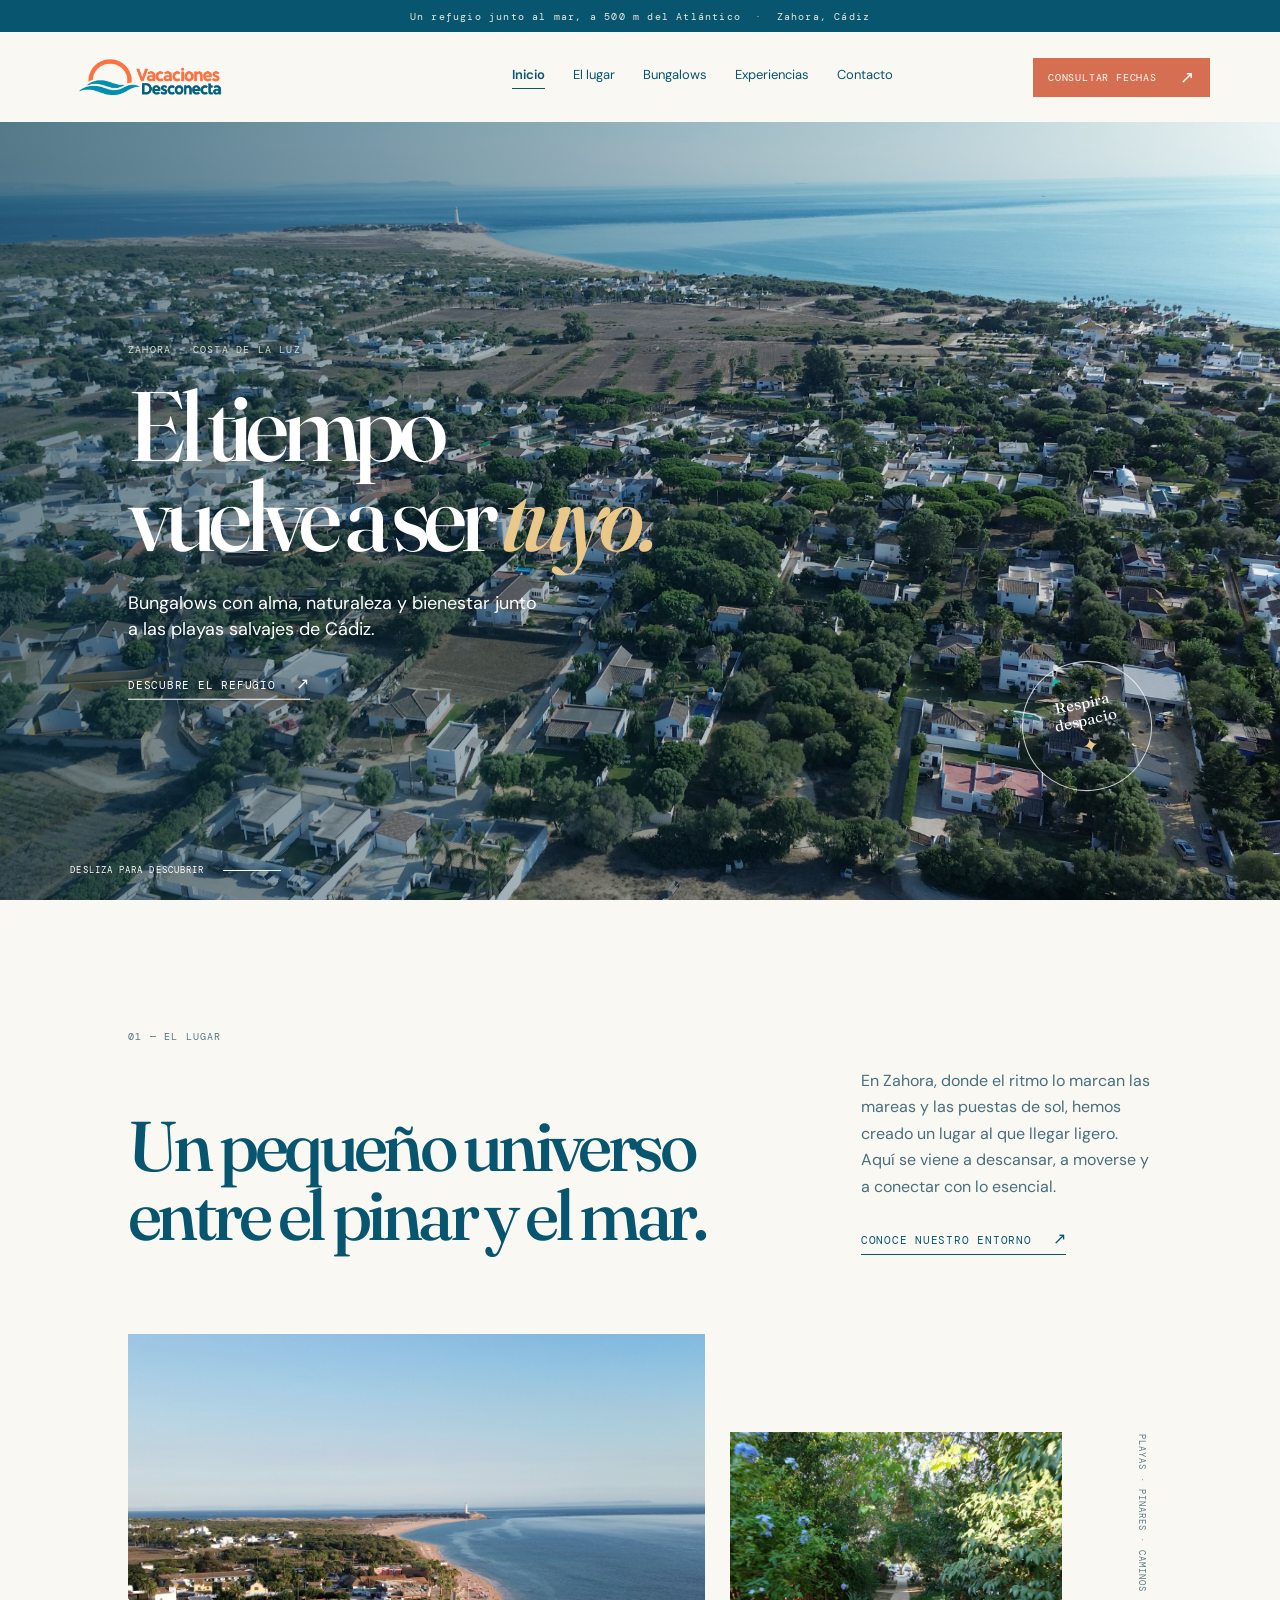
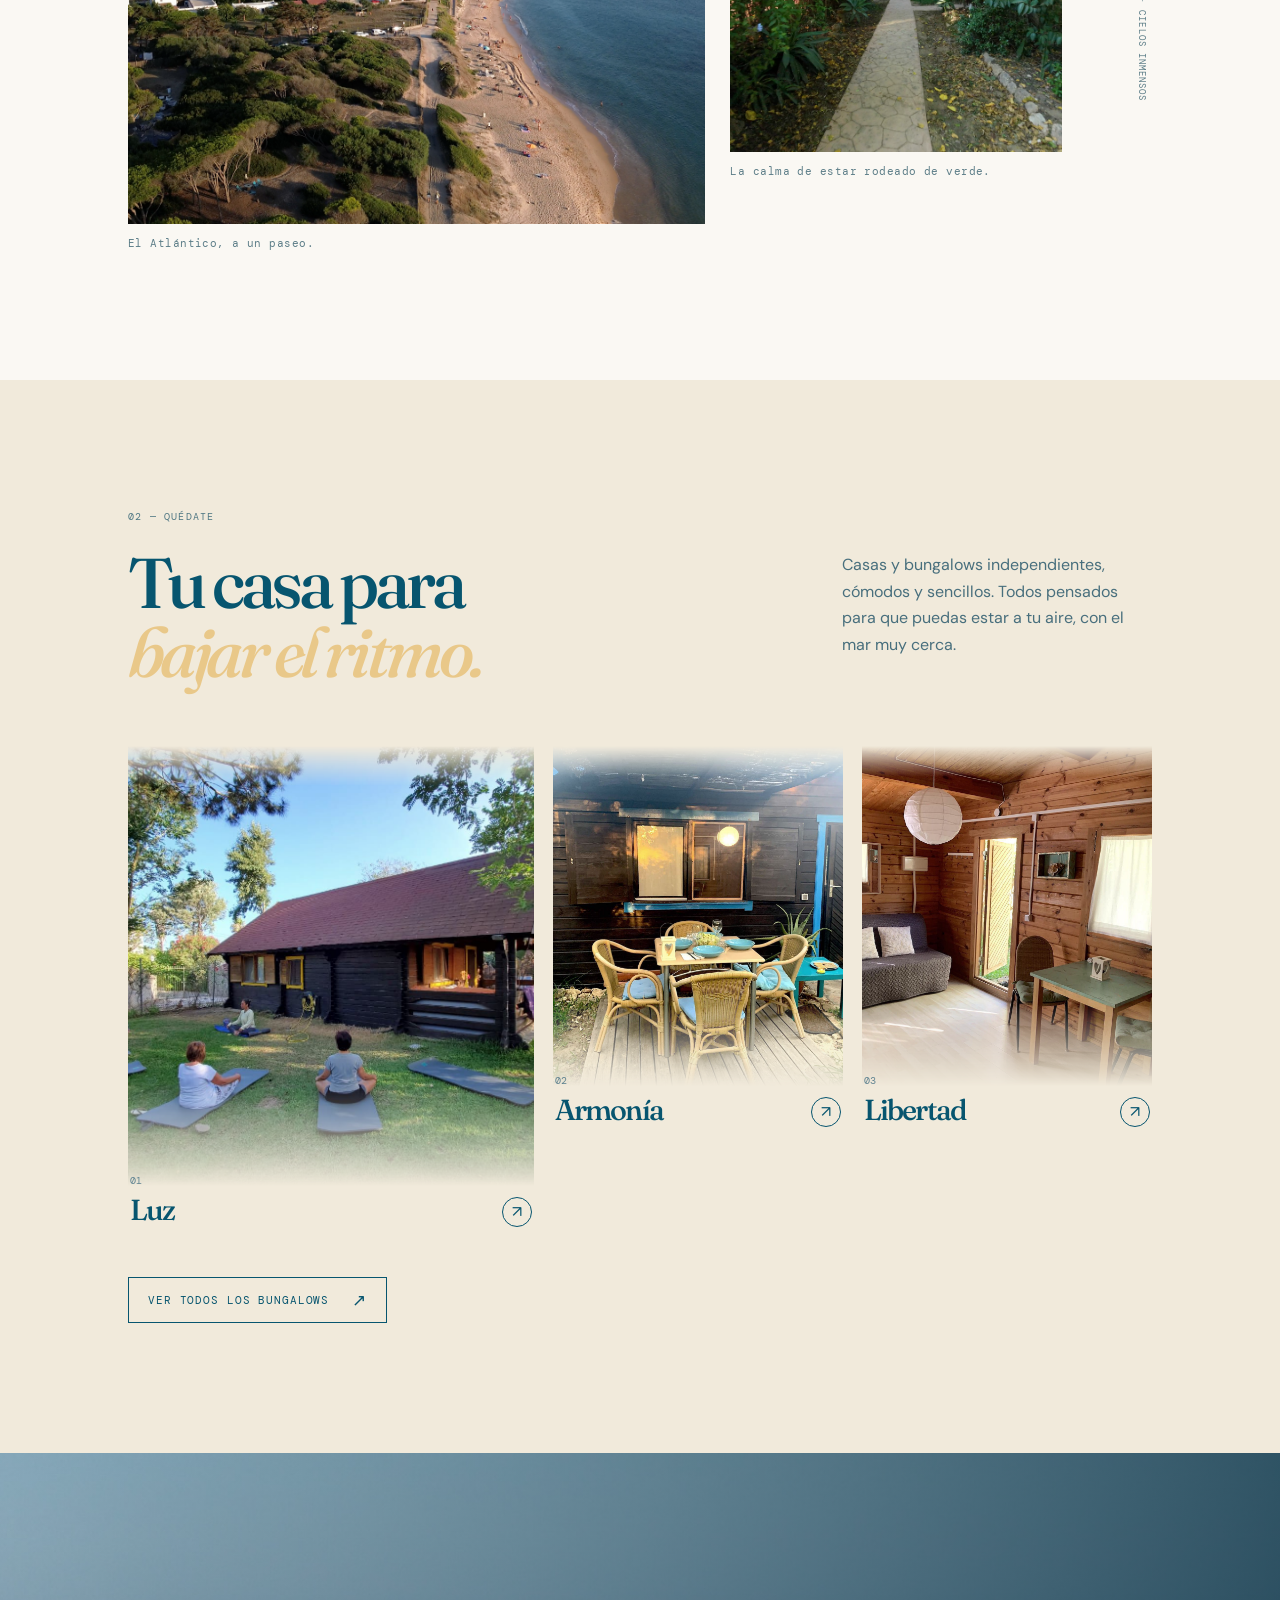
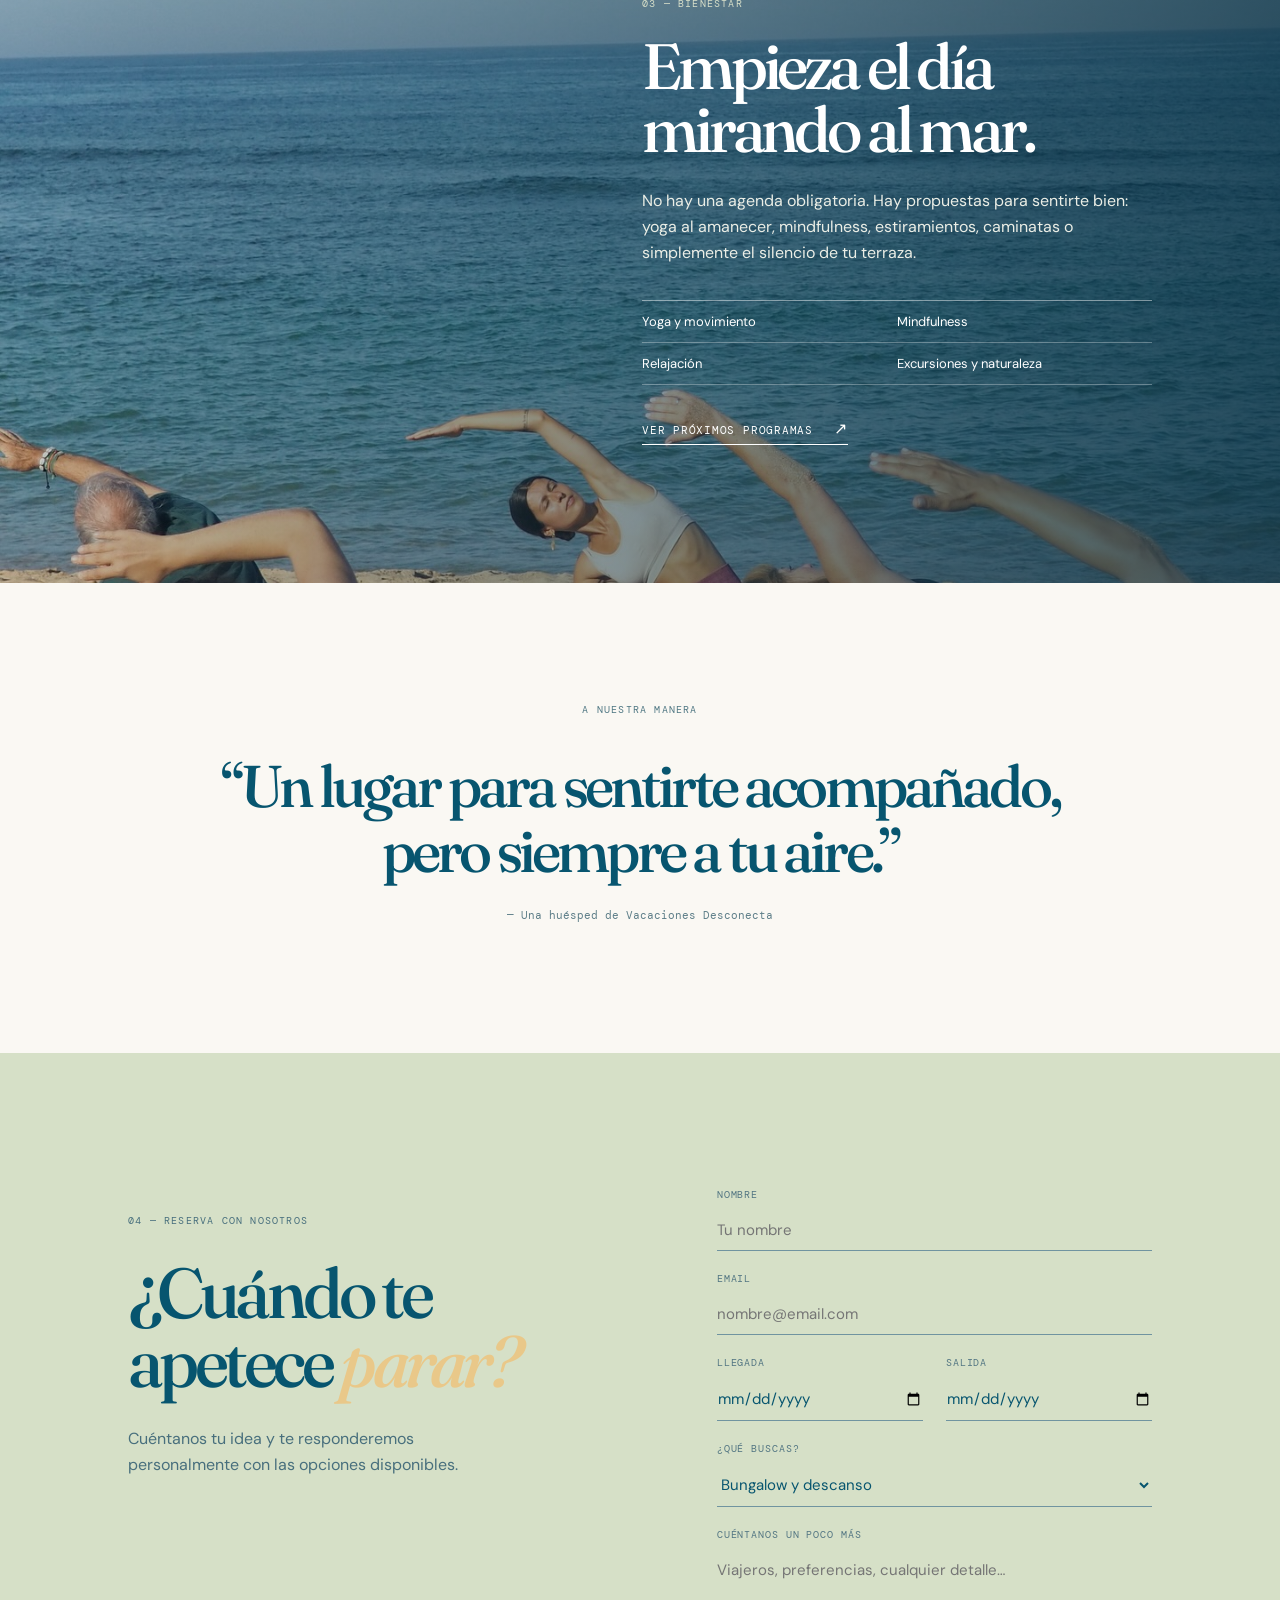
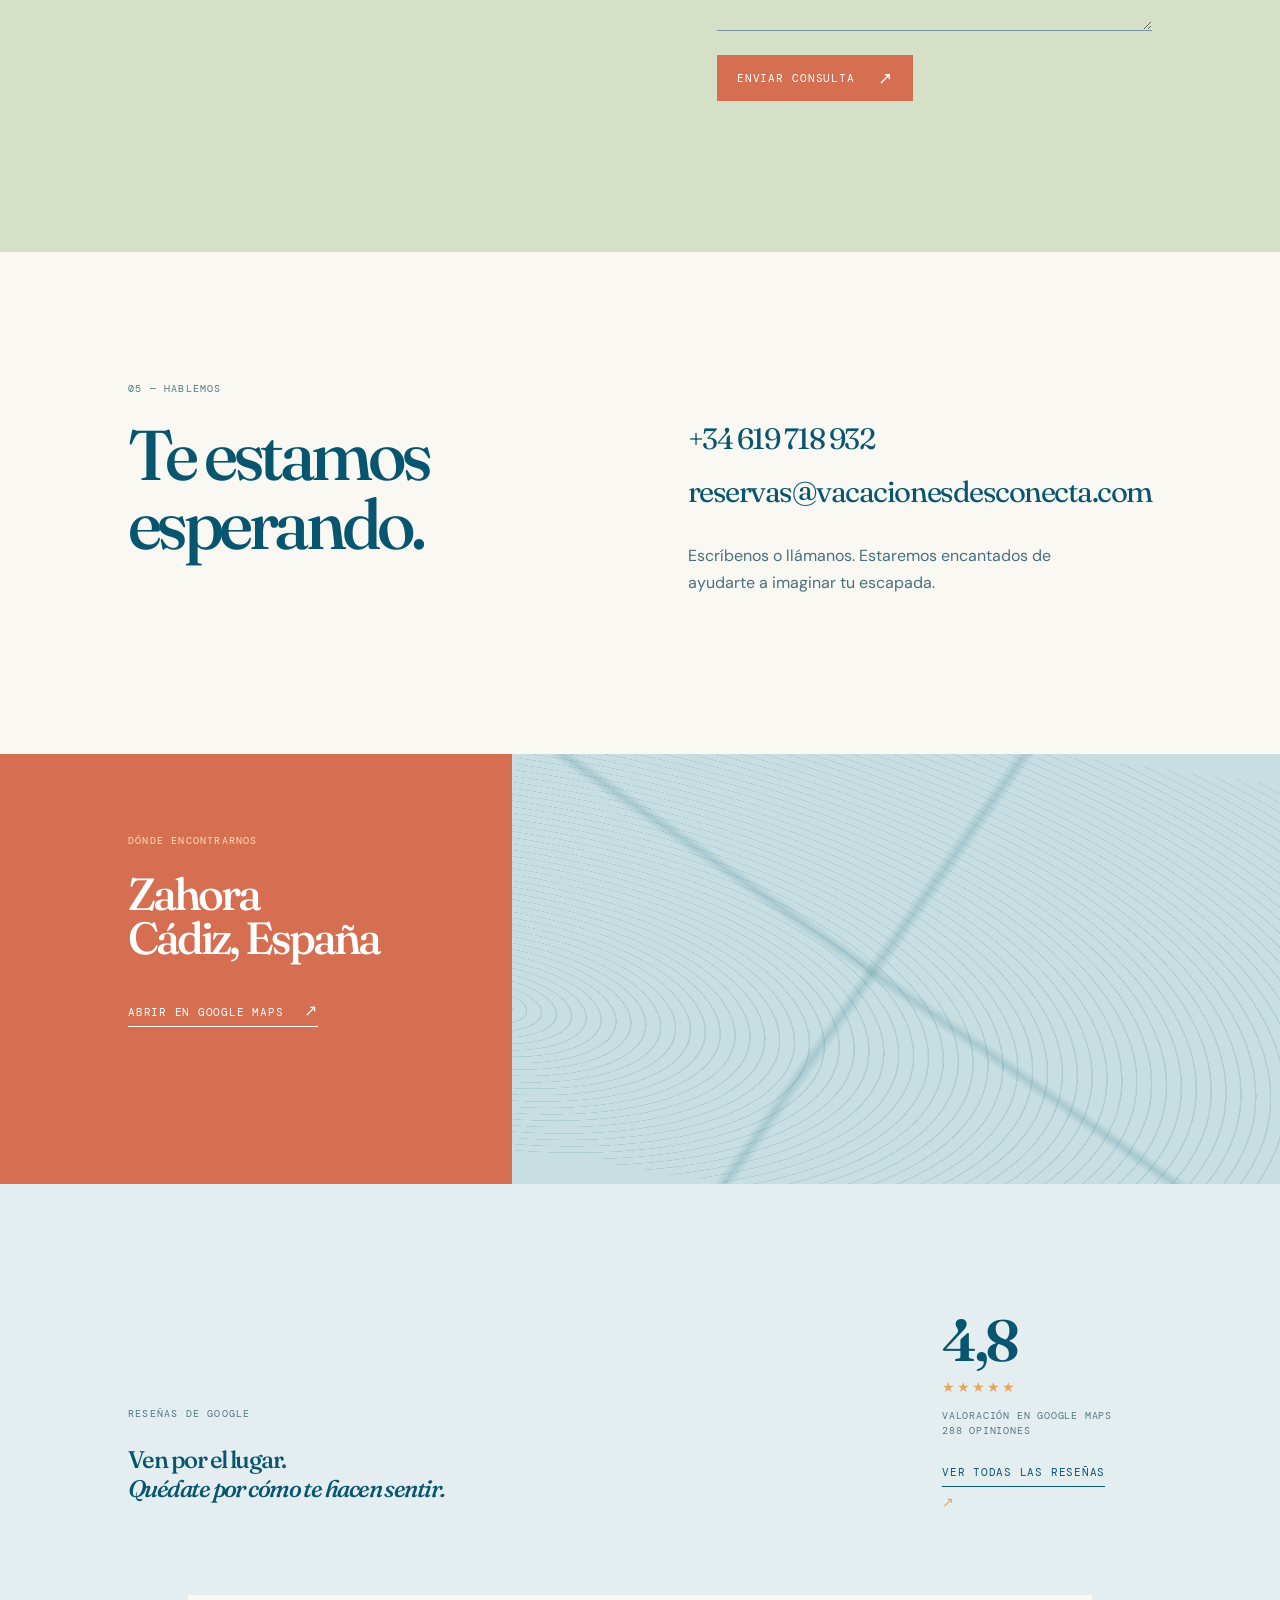
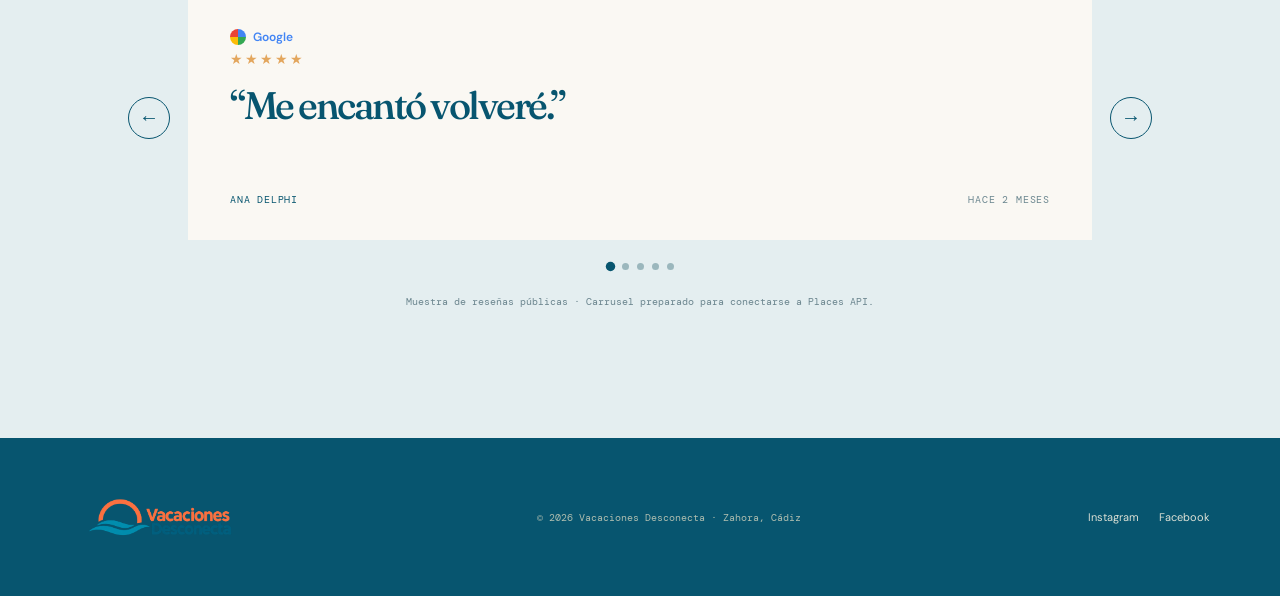
==== index.html @ d47d067b "Prepare website prototype for GitHub Pages" ====
<!doctype html>
<html lang="es">
  <head>
    <meta charset="UTF-8" />
    <meta name="viewport" content="width=device-width, initial-scale=1.0" />
    <meta name="description" content="Vacaciones Desconecta — bungalows, yoga y calma junto al mar en Zahora, Cádiz." />
    <title>Vacaciones Desconecta · Zahora</title>
    <link rel="preconnect" href="https://fonts.googleapis.com" />
    <link rel="preconnect" href="https://fonts.gstatic.com" crossorigin />
    <link href="https://fonts.googleapis.com/css2?family=DM+Mono:wght@400;500&family=DM+Sans:opsz,wght@9..40,400;9..40,500;9..40,600&family=Fraunces:opsz,wght@9..144,500;9..144,600&display=swap" rel="stylesheet" />
    <link rel="stylesheet" href="styles.css" />
  </head>
  <body>
    <div class="announcement">Un refugio junto al mar, a 500 m del Atlántico <span>·</span> Zahora, Cádiz</div>
    <header class="site-header" id="inicio">
      <a class="brand" href="index.html" aria-label="Vacaciones Desconecta, inicio">
        <img src="assets/logo%202.png" alt="Vacaciones Desconecta" />
      </a>
      <nav aria-label="Navegación principal">
        <a class="active" href="index.html">Inicio</a><a href="entorno.html">El lugar</a><a href="alojamientos.html">Bungalows</a><a href="experiencias.html">Experiencias</a><a href="contacto.html">Contacto</a>
      </nav>
      <a class="button button-small" href="contacto.html">Consultar fechas <span>↗</span></a>
      <button class="menu-button" aria-label="Abrir menú">☰</button>
    </header>

    <main>
      <section class="hero">
        <div class="hero-image"></div>
        <div class="hero-copy">
          <p class="eyebrow light">Zahora · Costa de la Luz</p>
          <h1>El tiempo<br />vuelve a ser <i>tuyo.</i></h1>
          <p class="hero-intro">Bungalows con alma, naturaleza y bienestar junto a las playas salvajes de Cádiz.</p>
          <a class="text-link light" href="entorno.html">Descubre el refugio <span>↗</span></a>
        </div>
        <div class="hero-stamp">Respira<br />despacio <span>✦</span></div>
        <div class="scroll-hint">DESLIZA PARA DESCUBRIR <span></span></div>
      </section>

      <section class="intro section-pad" id="entorno">
        <p class="eyebrow">01 — El lugar</p>
        <div class="intro-grid">
          <h2>Un pequeño universo entre el pinar y el mar.</h2>
          <div><p>En Zahora, donde el ritmo lo marcan las mareas y las puestas de sol, hemos creado un lugar al que llegar ligero. Aquí se viene a descansar, a moverse y a conectar con lo esencial.</p><a class="text-link" href="entorno.html">Conoce nuestro entorno <span>↗</span></a></div>
        </div>
        <div class="image-pair">
          <figure class="image-card tall"><img src="assets/lugar/Imagen%202.png" alt="Mar y playa de la Costa de la Luz" /><figcaption>El Atlántico, a un paseo.</figcaption></figure>
          <figure class="image-card offset"><img src="assets/lugar/Imagen.png" alt="Camino entre la vegetación de Zahora" /><figcaption>La calma de estar rodeado de verde.</figcaption></figure>
          <p class="side-note">PLAYAS · PINARES · CAMINOS · CIELOS INMENSOS</p>
        </div>
      </section>

      <section class="stay section-pad" id="bungalows">
        <div class="section-heading"><div><p class="eyebrow">02 — Quédate</p><h2>Tu casa para<br /><i>bajar el ritmo.</i></h2></div><p>Casas y bungalows independientes, cómodos y sencillos. Todos pensados para que puedas estar a tu aire, con el mar muy cerca.</p></div>
        <div class="bungalow-grid">
          <article class="bungalow featured"><img src="assets/bungalow/amarilla/La_mejor-a2fa51ad.jpeg" alt="Bungalow Luz rodeado de naturaleza" /><div class="card-detail"><div><span>01</span><h3>Luz</h3></div><a href="alojamientos.html" aria-label="Consultar bungalow Luz">↗</a></div></article>
          <article class="bungalow"><img src="assets/bungalow/azul/cabanaarmonia02-9c5bbe94.jpeg" alt="Terraza del bungalow Armonía" /><div class="card-detail"><div><span>02</span><h3>Armonía</h3></div><a href="alojamientos.html" aria-label="Consultar bungalow Armonía">↗</a></div></article>
          <article class="bungalow"><img src="assets/bungalow/verde/cabanalibertad02-15c6d7e8.jpeg" alt="Terraza del bungalow Libertad" /><div class="card-detail"><div><span>03</span><h3>Libertad</h3></div><a href="alojamientos.html" aria-label="Consultar alojamientos">↗</a></div></article>
        </div>
        <a class="button outline" href="alojamientos.html">Ver todos los bungalows <span>↗</span></a>
      </section>

      <section class="wellbeing" id="bienestar">
        <div class="wellbeing-photo"></div>
        <div class="wellbeing-copy"><p class="eyebrow light">03 — Bienestar</p><h2>Empieza el día<br />mirando al mar.</h2><p>No hay una agenda obligatoria. Hay propuestas para sentirte bien: yoga al amanecer, mindfulness, estiramientos, caminatas o simplemente el silencio de tu terraza.</p><div class="experience-list"><span>Yoga y movimiento</span><span>Mindfulness</span><span>Relajación</span><span>Excursiones y naturaleza</span></div><a class="text-link light" href="experiencias.html">Ver próximos programas <span>↗</span></a></div>
      </section>

      <section class="quote section-pad"><p class="eyebrow">A nuestra manera</p><blockquote>“Un lugar para sentirte acompañado, pero siempre a tu aire.”</blockquote><p class="quote-source">— Una huésped de Vacaciones Desconecta</p></section>

      <section class="booking section-pad" id="reserva">
        <div class="booking-head"><p class="eyebrow">04 — Reserva con nosotros</p><h2>¿Cuándo te<br />apetece <i>parar?</i></h2><p>Cuéntanos tu idea y te responderemos personalmente con las opciones disponibles.</p></div>
        <form class="booking-form" id="booking-form">
          <label>Nombre<input required name="name" placeholder="Tu nombre" /></label>
          <label>Email<input required type="email" name="email" placeholder="nombre@email.com" /></label>
          <div class="form-row"><label>Llegada<input type="date" name="arrival" /></label><label>Salida<input type="date" name="departure" /></label></div>
          <label>¿Qué buscas?<select name="interest"><option>Bungalow y descanso</option><option>Retiro de yoga</option><option>Programa de bienestar</option><option>Otra consulta</option></select></label>
          <label>Cuéntanos un poco más<textarea name="message" rows="3" placeholder="Viajeros, preferencias, cualquier detalle…"></textarea></label>
          <button class="button" type="submit">Enviar consulta <span>↗</span></button><p class="form-message" aria-live="polite"></p>
        </form>
      </section>

      <section class="contact section-pad" id="contacto">
        <div><p class="eyebrow">05 — Hablemos</p><h2>Te estamos<br />esperando.</h2></div>
        <div class="contact-details"><a href="tel:+34619718932">+34 619 718 932</a><a href="mailto:reservas@vacacionesdesconecta.com">reservas@vacacionesdesconecta.com</a><p>Escríbenos o llámanos. Estaremos encantados de ayudarte a imaginar tu escapada.</p></div>
      </section>
      <section class="map-section" id="mapa"><div class="map-card"><p class="eyebrow">Dónde encontrarnos</p><h3>Zahora<br />Cádiz, España</h3><a class="text-link" target="_blank" rel="noopener noreferrer" href="https://www.google.com/maps/place/Vacaciones+Desconecta/@36.2001553,-6.0519201,15z/data=!4m15!1m8!3m7!1s0xd0c47338344472f:0xc21b61f8f66bf686!2s11159+Zahora,+C%C3%A1diz!3b1!8m2!3d36.2003413!4d-6.0442923!16s%2Fg%2F11x9fqmj0!3m5!1s0xd0dcfdd56c688cd:0x74424be2d5af3a17!8m2!3d36.201952!4d-6.0410184!16s%2Fg%2F12qh3ndp4?entry=ttu&amp;g_ep=EgoyMDI2MDkxNi4wIKXMDSoASAFQAw%3D%3D">Abrir en Google Maps <span>↗</span></a></div><div class="map-visual"><iframe title="Vacaciones Desconecta en Google Maps" src="https://www.google.com/maps?q=Vacaciones+Desconecta,+Zahora,+C%C3%A1diz&amp;ll=36.201952,-6.0410184&amp;z=15&amp;output=embed" loading="lazy" allowfullscreen referrerpolicy="no-referrer-when-downgrade"></iframe></div></section>
      <section class="reviews section-pad" id="opiniones"><div class="reviews-heading"><div><p class="eyebrow">Reseñas de Google</p><h2>Ven por el lugar.<br /><i>Quédate por cómo te hacen sentir.</i></h2></div><div class="reviews-score"><strong>4,8</strong><span>★★★★★</span><p>Valoración en Google Maps<br />288 opiniones</p><a class="text-link" target="_blank" rel="noopener noreferrer" href="https://www.google.com/maps/place/Vacaciones+Desconecta/@36.2001553,-6.0519201,15z/data=!4m15!1m8!3m7!1s0xd0c47338344472f:0xc21b61f8f66bf686!2s11159+Zahora,+C%C3%A1diz!3b1!8m2!3d36.2003413!4d-6.0442923!16s%2Fg%2F11x9fqmj0!3m5!1s0xd0dcfdd56c688cd:0x74424be2d5af3a17!8m2!3d36.201952!4d-6.0410184!16s%2Fg%2F12qh3ndp4?entry=ttu&amp;g_ep=EgoyMDI2MDkxNi4wIKXMDSoASAFQAw%3D%3D">Ver todas las reseñas <span>↗</span></a></div></div><div class="reviews-carousel" aria-label="Carrusel de reseñas de Google"><button class="review-nav review-prev" type="button" aria-label="Reseña anterior">←</button><div class="reviews-viewport"><div class="reviews-track"></div></div><button class="review-nav review-next" type="button" aria-label="Siguiente reseña">→</button></div><div class="review-dots" aria-label="Seleccionar reseña"></div><p class="reviews-note">Muestra de reseñas públicas · Carrusel preparado para conectarse a Places API.</p></section>
    </main>
    <footer><a class="brand footer-brand" href="index.html"><img src="assets/logo%202.png" alt="Vacaciones Desconecta" /></a><p>© 2026 Vacaciones Desconecta · Zahora, Cádiz</p><div><a href="#">Instagram</a><a href="#">Facebook</a></div></footer>
    <script src="script.js"></script>
  </body>
</html>
---- styles.css ----
:root{--ink:#193e38;--sand:#f1eadb;--paper:#faf8f3;--coral:#d66f52;--sage:#afbb9a;--line:rgba(25,62,56,.18)}*{box-sizing:border-box}html{scroll-behavior:smooth}body{margin:0;background:var(--paper);color:var(--ink);font-family:"DM Sans",sans-serif;font-size:16px}.announcement{height:32px;background:var(--ink);color:#e9eadc;font:10px "DM Mono",monospace;text-align:center;letter-spacing:.12em;padding:10px}.announcement span{color:#d6a56e;padding:0 7px}.site-header{height:90px;display:flex;align-items:center;padding:0 5.5vw;justify-content:space-between;background:var(--paper);position:relative;z-index:2}.brand{display:flex;align-items:center;gap:8px;color:var(--ink);text-decoration:none;font-size:16px;line-height:.7;letter-spacing:-.07em;font-weight:600}.brand svg{width:35px;height:35px;fill:var(--coral)}.brand em{font-family:Fraunces,serif;font-weight:500;letter-spacing:-.1em;font-size:21px}.site-header nav{display:flex;gap:28px;margin-left:11vw}.site-header nav a,footer a{color:var(--ink);text-decoration:none;font-size:13px}.button{display:inline-flex;align-items:center;justify-content:center;gap:23px;background:var(--coral);border:1px solid var(--coral);color:white;padding:15px 19px;text-decoration:none;text-transform:uppercase;letter-spacing:.08em;font:11px "DM Mono",monospace;cursor:pointer}.button span{font-size:17px;line-height:10px}.button-small{padding:12px 14px;font-size:10px}.menu-button{display:none;background:none;border:0;font-size:22px;color:var(--ink)}.hero{height:calc(100vh - 122px);min-height:600px;position:relative;color:#fff;overflow:hidden}.hero-image,.wellbeing-photo{position:absolute;inset:0;background:linear-gradient(90deg,rgba(9,34,30,.55),rgba(9,34,30,.04)),url('https://images.unsplash.com/photo-1500534314209-a25ddb2bd429?auto=format&fit=crop&w=2200&q=90') center/cover}.hero-copy{position:absolute;left:10vw;top:50%;transform:translateY(-48%);max-width:620px}.eyebrow{font:10px "DM Mono",monospace;text-transform:uppercase;letter-spacing:.12em;margin:0 0 25px;color:#6b7f6e}.eyebrow.light{color:#d7dfc9}.hero h1,h2,h3,blockquote{font-family:Fraunces,serif;font-weight:500;letter-spacing:-.065em}.hero h1{font-size:clamp(58px,7.7vw,116px);line-height:.91;margin:0}.hero h1 i,h2 i{font-weight:500;color:#e9c889}.hero-intro{font-size:18px;line-height:1.45;max-width:410px;margin:30px 0}.text-link{font:11px "DM Mono",monospace;letter-spacing:.07em;text-transform:uppercase;color:var(--ink);text-decoration:none;border-bottom:1px solid currentColor;padding-bottom:7px}.text-link span{font-size:16px;margin-left:13px}.light{color:#fff}.hero-stamp{position:absolute;right:10vw;bottom:14%;width:130px;height:130px;border-radius:50%;border:1px solid rgba(255,255,255,.75);display:grid;place-content:center;text-align:center;font:15px/1.1 Fraunces,serif;transform:rotate(-12deg)}.hero-stamp span{font-size:20px;color:#e9c889;margin-top:7px}.scroll-hint{position:absolute;left:5.5vw;bottom:24px;font:9px "DM Mono",monospace;letter-spacing:.12em}.scroll-hint span{display:inline-block;height:1px;width:58px;background:#fff;vertical-align:middle;margin-left:13px}.section-pad{padding:130px 10vw}.intro-grid{display:grid;grid-template-columns:1.35fr .65fr;gap:10vw;align-items:end}.intro h2,.stay h2,.booking h2,.contact h2{font-size:clamp(45px,5.5vw,80px);line-height:.98;margin:0}.intro-grid p,.section-heading>p,.booking-head>p,.contact-details p{line-height:1.65;color:#536d66;margin:0 0 28px}.image-pair{display:grid;grid-template-columns:1.27fr .73fr;gap:25px;align-items:start;margin-top:85px;position:relative;padding-right:7vw}.image-card{margin:0}.image-card img{width:100%;height:490px;object-fit:cover;display:block}.image-card.offset{margin-top:98px}.image-card.offset img{height:320px}.image-card figcaption{font:11px "DM Mono",monospace;letter-spacing:.04em;margin-top:12px;color:#64756e}.side-note{position:absolute;right:-5px;top:100px;writing-mode:vertical-rl;font:9px "DM Mono",monospace;letter-spacing:.12em;color:#7b8c81}.stay{background:var(--sand)}.section-heading{display:flex;justify-content:space-between;align-items:end;margin-bottom:60px}.section-heading>p{max-width:310px}.bungalow-grid{display:grid;grid-template-columns:1.4fr 1fr 1fr;gap:19px;margin-bottom:34px}.bungalow img{display:block;width:100%;height:340px;object-fit:cover}.bungalow.featured img{height:440px}.card-detail{display:flex;justify-content:space-between;align-items:end;padding:16px 2px}.card-detail span{font:10px "DM Mono",monospace;color:#77877d}.card-detail h3{font-size:29px;margin:3px 0 0}.card-detail a{width:30px;height:30px;border:1px solid var(--ink);border-radius:50%;display:grid;place-items:center;color:var(--ink);text-decoration:none}.outline{background:transparent;color:var(--ink);border-color:var(--ink)}.wellbeing{min-height:730px;position:relative;color:#fff;display:flex;justify-content:flex-end;align-items:center}.wellbeing-photo{background-image:linear-gradient(90deg,rgba(10,39,35,.18),rgba(10,39,35,.72)),url('https://images.unsplash.com/photo-1506126613408-eca07ce68773?auto=format&fit=crop&w=2200&q=85')}.wellbeing-copy{width:min(510px,42vw);margin-right:10vw;position:relative}.wellbeing h2{font-size:clamp(48px,5vw,77px);line-height:.98;margin:0 0 27px}.wellbeing-copy>p:not(.eyebrow){line-height:1.65;color:#ebeee6}.experience-list{border-top:1px solid rgba(255,255,255,.45);margin:33px 0;display:grid;grid-template-columns:1fr 1fr}.experience-list span{padding:12px 0;border-bottom:1px solid rgba(255,255,255,.3);font-size:13px}.quote{text-align:center;padding-top:120px;padding-bottom:120px}.quote .eyebrow{margin-bottom:38px}.quote blockquote{font-size:clamp(35px,4.6vw,64px);line-height:1.1;max-width:930px;margin:0 auto 25px}.quote-source{font:11px "DM Mono",monospace;color:#687d74}.booking{display:grid;grid-template-columns:1fr 1fr;gap:12vw;background:#d6e0c7}.booking-head>p{max-width:350px;margin-top:30px}.booking-form{display:flex;flex-direction:column;gap:21px;padding-top:5px}.booking-form label{font:10px "DM Mono",monospace;text-transform:uppercase;letter-spacing:.09em;color:#60766d}.booking-form input,.booking-form select,.booking-form textarea{width:100%;display:block;margin-top:9px;border:0;border-bottom:1px solid #7d9080;background:transparent;padding:10px 0;font:15px "DM Sans",sans-serif;color:var(--ink);outline:none;border-radius:0}.booking-form textarea{resize:vertical}.form-row{display:grid;grid-template-columns:1fr 1fr;gap:23px}.booking-form .button{align-self:start;margin-top:3px}.form-message{font-size:13px;margin:0;color:#355c50}.contact{display:grid;grid-template-columns:1fr 1fr;gap:12vw}.contact-details{padding-top:38px}.contact-details a{display:block;color:var(--ink);font:clamp(21px,2.3vw,34px) Fraunces,serif;letter-spacing:-.05em;text-decoration:none;margin-bottom:16px}.contact-details p{max-width:380px;margin-top:33px}.map-section{display:grid;grid-template-columns:40% 60%;min-height:430px;background:#e5ded0}.map-card{padding:80px 10vw;background:var(--coral);color:#fff}.map-card .eyebrow{color:#ffdfbb}.map-card h3{font-size:45px;line-height:.98;margin:0 0 40px}.map-card .text-link{color:#fff}.map-visual{position:relative;background:#cbd5be;background-image:linear-gradient(125deg,transparent 47%,rgba(25,62,56,.16) 48%,transparent 49%),linear-gradient(35deg,transparent 47%,rgba(25,62,56,.16) 48%,transparent 49%);overflow:hidden}.map-visual:before{content:"";position:absolute;inset:-20px;background:repeating-radial-gradient(ellipse at 0 70%,transparent 0 13px,rgba(25,62,56,.13) 14px 15px);transform:rotate(8deg)}.map-visual p{position:absolute;right:8%;top:16%;font:11px "DM Mono",monospace;letter-spacing:.2em;color:#62898d;line-height:1.5}.pin{position:absolute;left:48%;top:49%;width:55px;height:55px;background:var(--coral);color:#fff;display:grid;place-items:center;border-radius:50%;font-size:24px;z-index:1}footer{background:var(--ink);padding:48px 5.5vw;color:#dce0d5;display:flex;align-items:center;justify-content:space-between}footer .brand{color:#fff}footer p{font:10px "DM Mono",monospace;color:#aebdaf}footer div{display:flex;gap:20px}footer a{color:#dce0d5;font-size:11px}
@media(max-width:800px){.site-header{height:72px;padding:0 6vw}.site-header nav,.site-header>.button{display:none}.site-header nav.open{display:flex;position:absolute;top:72px;left:0;right:0;padding:27px 7vw;flex-direction:column;gap:20px;background:var(--paper);border-top:1px solid var(--line);box-shadow:0 15px 20px rgba(25,62,56,.08)}.menu-button{display:block}.hero{height:calc(100vh - 104px);min-height:560px}.hero-copy{left:7vw}.hero-stamp{right:7vw;bottom:17%;width:105px;height:105px}.section-pad{padding:82px 7vw}.intro-grid,.booking,.contact{grid-template-columns:1fr;gap:35px}.image-pair{margin-top:55px;padding-right:0;grid-template-columns:1fr 1fr;gap:12px}.image-card img{height:320px}.image-card.offset{margin-top:48px}.image-card.offset img{height:220px}.side-note{display:none}.section-heading{display:block}.section-heading>p{margin-top:27px}.bungalow-grid{grid-template-columns:1fr 1fr}.bungalow.featured{grid-column:span 2}.bungalow.featured img{height:360px}.bungalow img{height:240px}.wellbeing{min-height:680px;align-items:end}.wellbeing-copy{width:auto;margin:0 7vw 75px}.map-section{grid-template-columns:1fr}.map-card{padding:70px 7vw}.map-visual{height:320px}footer{align-items:flex-start;gap:28px;flex-direction:column}}
@media(max-width:480px){.announcement{font-size:8px}.hero h1{font-size:58px}.hero-intro{font-size:16px;width:75%}.hero-stamp{display:none}.scroll-hint{left:7vw}.bungalow img,.bungalow.featured img{height:240px}.card-detail h3{font-size:24px}.experience-list{grid-template-columns:1fr}.form-row{grid-template-columns:1fr;gap:20px}}
/* Logo actualizado */
.brand img{display:block;width:160px;height:auto;max-height:62px;object-fit:contain}
footer .brand img{width:180px}
@media(max-width:800px){.brand img{width:145px;max-height:54px}}

html{scroll-behavior:auto}
.site-header nav a.active{font-weight:600;border-bottom:1px solid currentColor;padding-bottom:5px}
.hero-image{background-image:linear-gradient(90deg,rgba(5,43,61,.58),rgba(5,43,61,.05)),url('assets/lugar/zahora_aire.png')}
.bungalow-grid .bungalow{position:relative}.bungalow-grid .bungalow>img{-webkit-mask-image:linear-gradient(to bottom,transparent 0%,#000 9%,#000 76%,transparent 100%);mask-image:linear-gradient(to bottom,transparent 0%,#000 9%,#000 76%,transparent 100%);margin-bottom:-34px;position:relative;z-index:0;filter:saturate(.9)}.bungalow-grid .card-detail{position:relative;z-index:1}

/* Paleta marina inspirada en el azul del logo */
:root{--ink:#07556f;--sage:#a8c8cf;--line:rgba(7,85,111,.18)}
.hero-image{background-image:linear-gradient(90deg,rgba(5,43,61,.58),rgba(5,43,61,.05)),url('https://images.unsplash.com/photo-1500534314209-a25ddb2bd429?auto=format&fit=crop&w=2200&q=90')}
.wellbeing-photo{background-image:linear-gradient(90deg,rgba(5,43,61,.2),rgba(5,43,61,.76)),url('https://images.unsplash.com/photo-1506126613408-eca07ce68773?auto=format&fit=crop&w=2200&q=85')}
.intro-grid p,.section-heading>p,.booking-head>p,.contact-details p{color:#486f7d}
.eyebrow{color:#4f7783}.image-card figcaption,.side-note,.quote-source{color:#5d7e88}.card-detail span{color:#5e8290}
.booking-form label{color:#527582}.booking-form input,.booking-form select,.booking-form textarea{border-bottom-color:#7094a0}.form-message{color:#2c6a7c}
.map-visual{background-color:#c7dfe2;background-image:linear-gradient(125deg,transparent 47%,rgba(7,85,111,.16) 48%,transparent 49%),linear-gradient(35deg,transparent 47%,rgba(7,85,111,.16) 48%,transparent 49%)}.map-visual:before{background:repeating-radial-gradient(ellipse at 0 70%,transparent 0 13px,rgba(7,85,111,.13) 14px 15px)}.map-visual p{color:#4f8797}
.map-visual iframe{position:absolute;inset:0;width:100%;height:100%;border:0;display:block}
.reviews{background:#e4eef0}.reviews-heading{display:flex;justify-content:space-between;gap:8vw;align-items:end}.reviews h2{max-width:800px}.reviews h2 i{color:var(--ink)}.reviews-score{min-width:210px}.reviews-score strong{display:block;font:600 58px/.9 Fraunces,serif;letter-spacing:-.06em}.reviews-score span,.review-stars{display:block;color:#e3a65d;letter-spacing:.14em;font-size:14px;margin:12px 0}.reviews-score p{font:10px/1.5 "DM Mono",monospace;text-transform:uppercase;letter-spacing:.08em;color:#537886;margin:0 0 22px}.reviews-carousel{display:flex;align-items:center;gap:18px;margin-top:72px}.reviews-viewport{width:100%;overflow:hidden}.reviews-track{display:flex;transition:transform .55s cubic-bezier(.22,.61,.36,1)}.review-card{flex:0 0 100%;background:var(--paper);padding:34px 42px;min-height:245px;display:flex;flex-direction:column;justify-content:space-between}.google-review-label{display:inline-flex;align-items:center;gap:7px;font:600 12px "DM Sans",sans-serif;color:#4285f4}.google-review-label:before{content:"";width:16px;height:16px;border-radius:50%;background:conic-gradient(#4285f4 0 25%,#34a853 25% 50%,#fbbc05 50% 75%,#ea4335 75%)}.review-card blockquote{font-size:clamp(25px,3vw,42px);line-height:1.05;max-width:850px;margin:17px 0}.review-card footer{display:flex;align-items:end;justify-content:space-between;padding:0;background:transparent;color:var(--ink)}.review-card footer strong,.review-card footer span{font:10px "DM Mono",monospace;text-transform:uppercase;letter-spacing:.08em}.review-card footer span{color:#6c8790}.review-stars{margin:0}.review-nav{width:42px;height:42px;flex:0 0 42px;border:1px solid var(--ink);border-radius:50%;background:transparent;color:var(--ink);font-size:20px;cursor:pointer}.review-nav:hover{background:var(--ink);color:#fff}.review-dots{display:flex;justify-content:center;gap:8px;margin-top:23px}.review-dots button{width:7px;height:7px;border:0;border-radius:50%;padding:0;background:#9bb7bd;cursor:pointer}.review-dots button.is-active{background:var(--ink);transform:scale(1.35)}.reviews-note{text-align:center;font:10px "DM Mono",monospace;color:#6b858e;margin:25px 0 0}
@media(max-width:800px){.reviews-heading{display:block}.reviews-score{margin-top:35px}.reviews-carousel{gap:8px;margin-top:48px}.review-card{padding:28px 24px;min-height:250px}.review-nav{width:34px;height:34px;flex-basis:34px;font-size:16px}.review-card footer{display:block}.review-card footer span{display:block;margin-top:8px}}
.hero-image{background-image:linear-gradient(90deg,rgba(5,43,61,.58),rgba(5,43,61,.05)),url('assets/lugar/zahora_aire.png')}.wellbeing-photo{background-image:linear-gradient(90deg,rgba(5,43,61,.2),rgba(5,43,61,.76)),url('assets/experiencias/yoga/SaveClip.App_524220732_18519096565062453_3820742204580101330_n.jpg')}
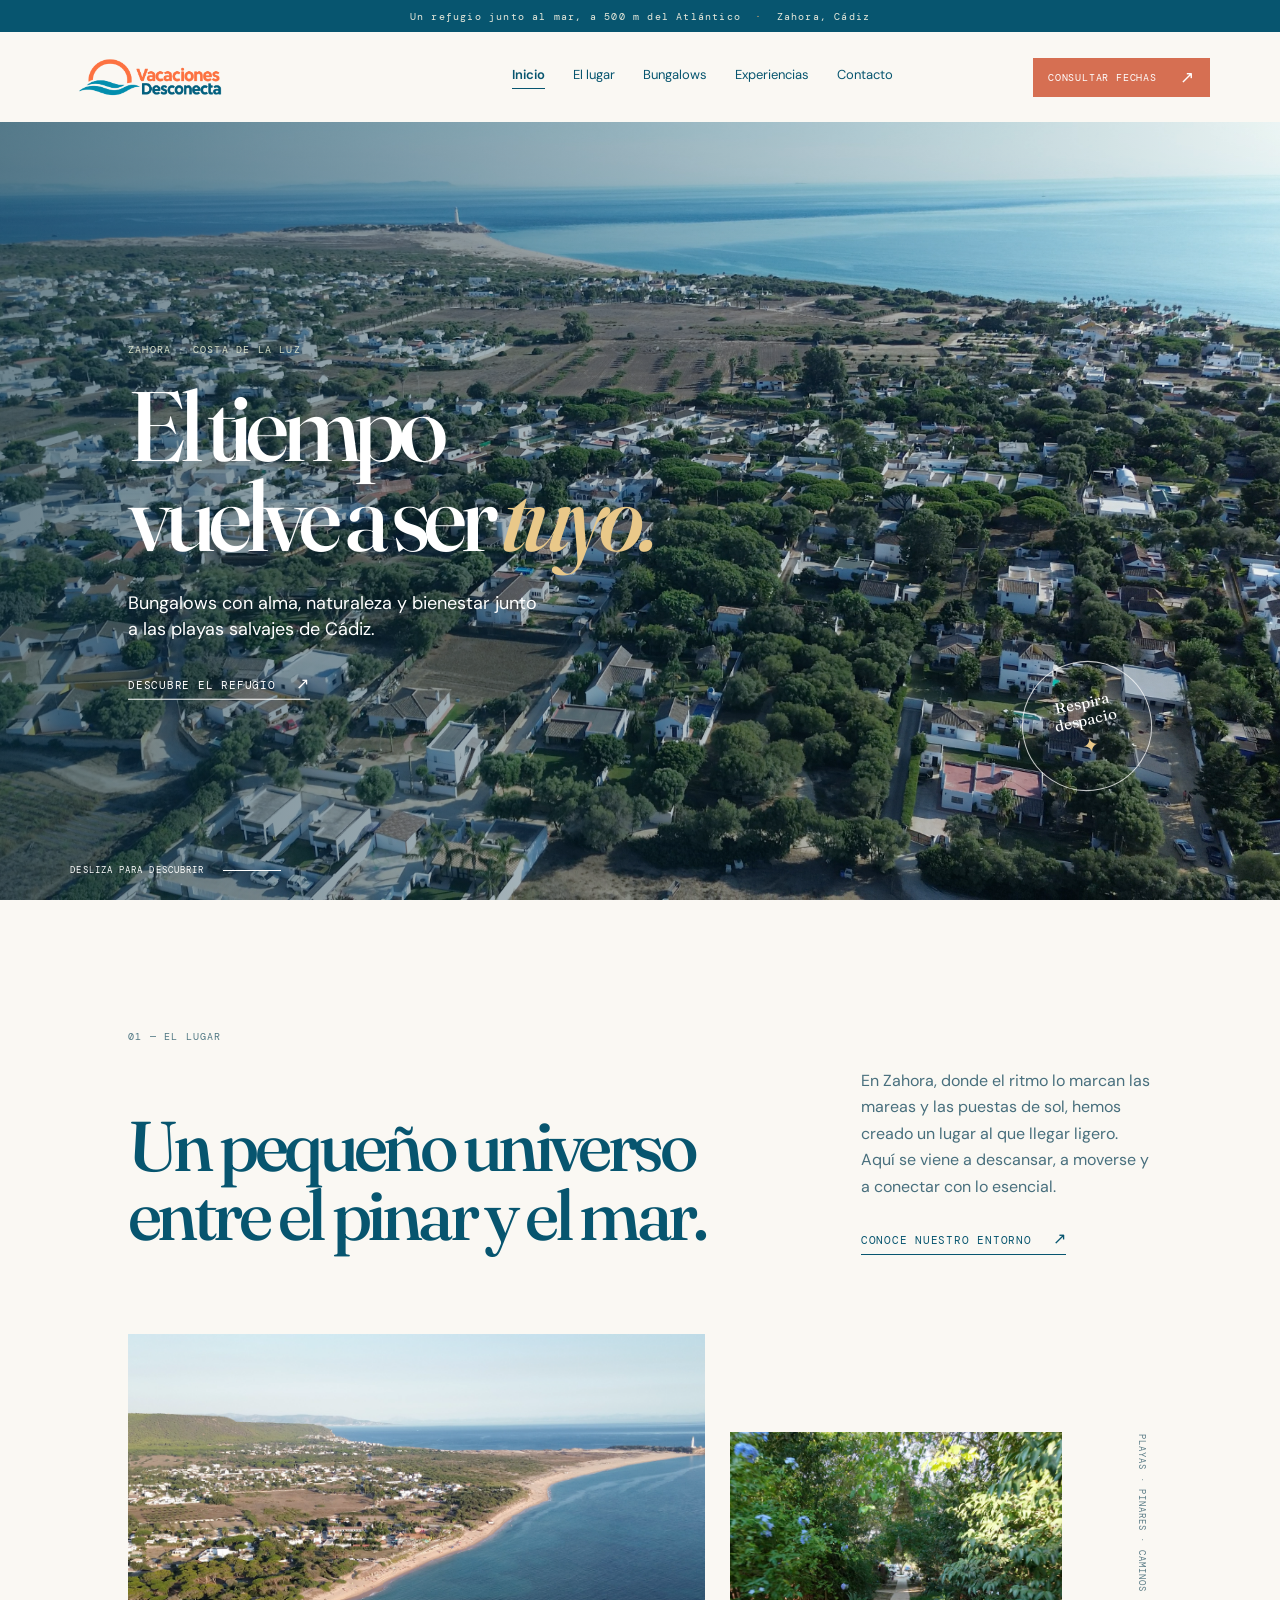
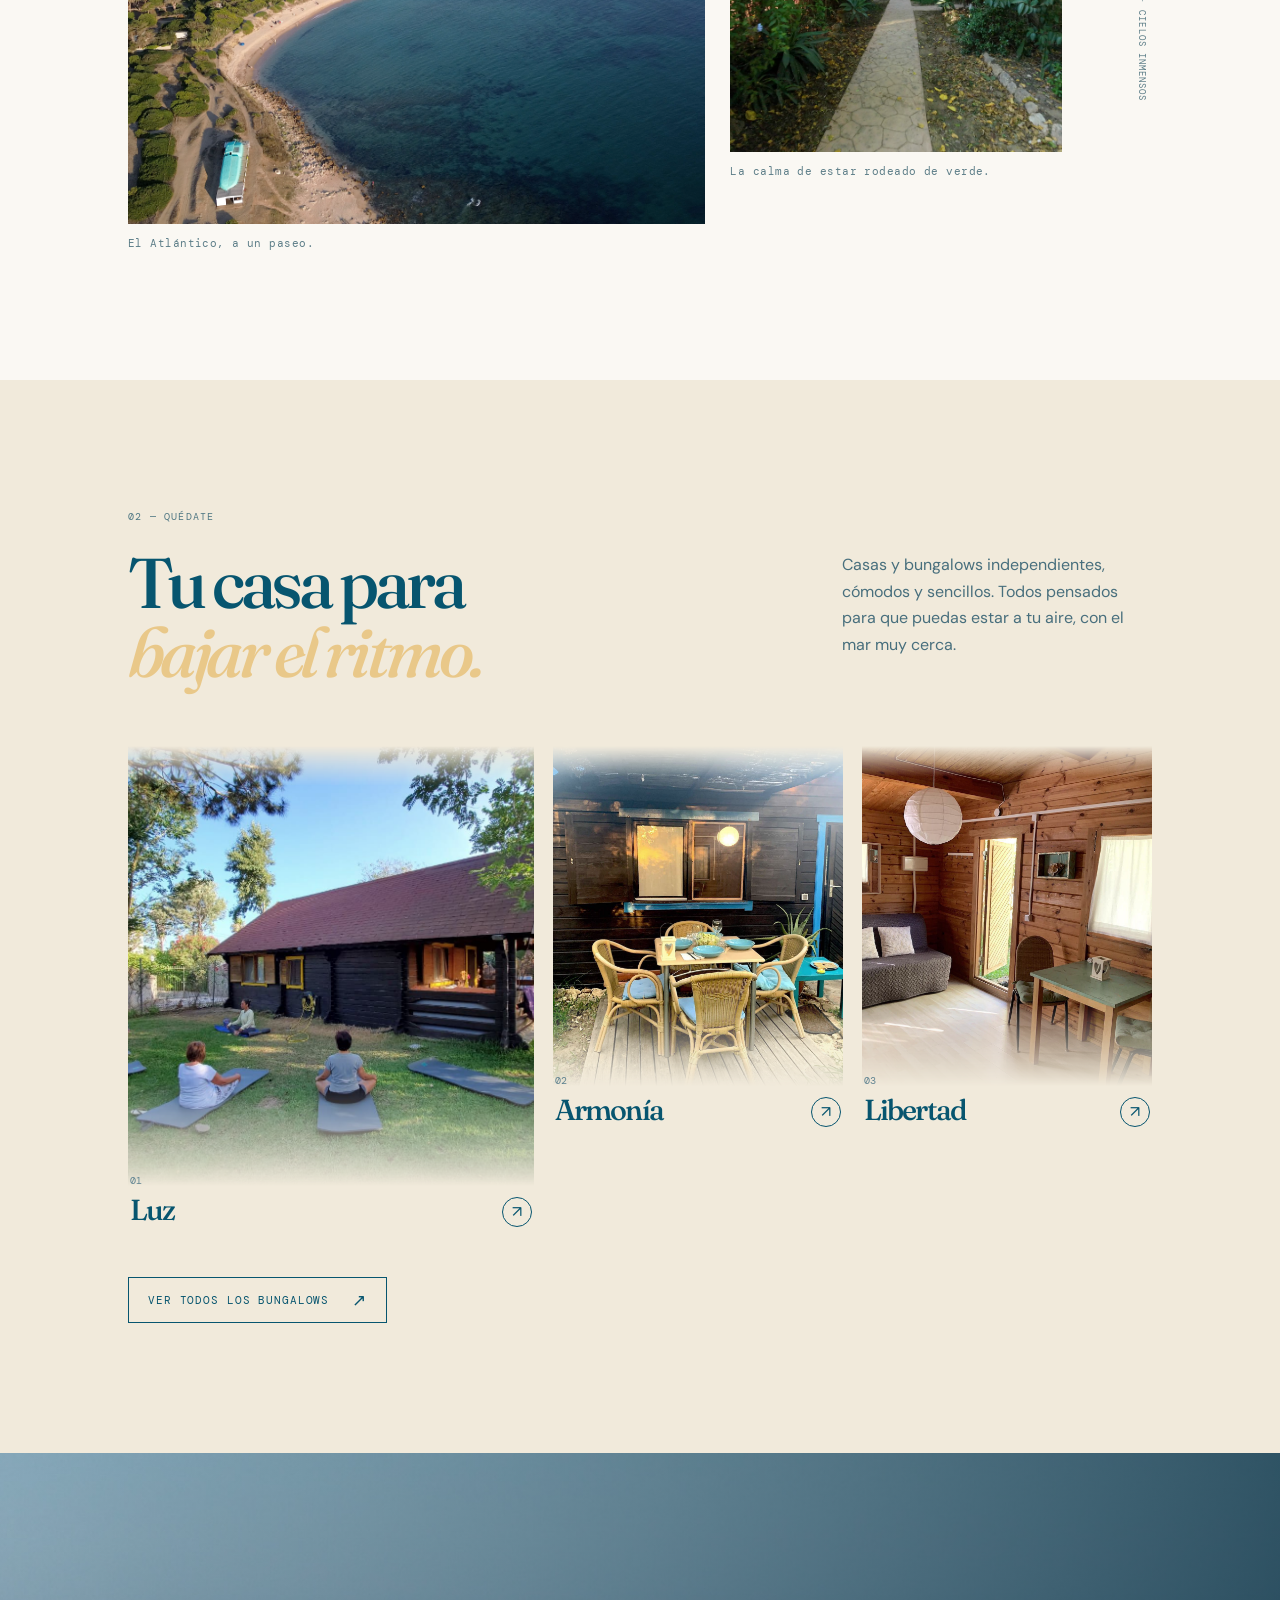
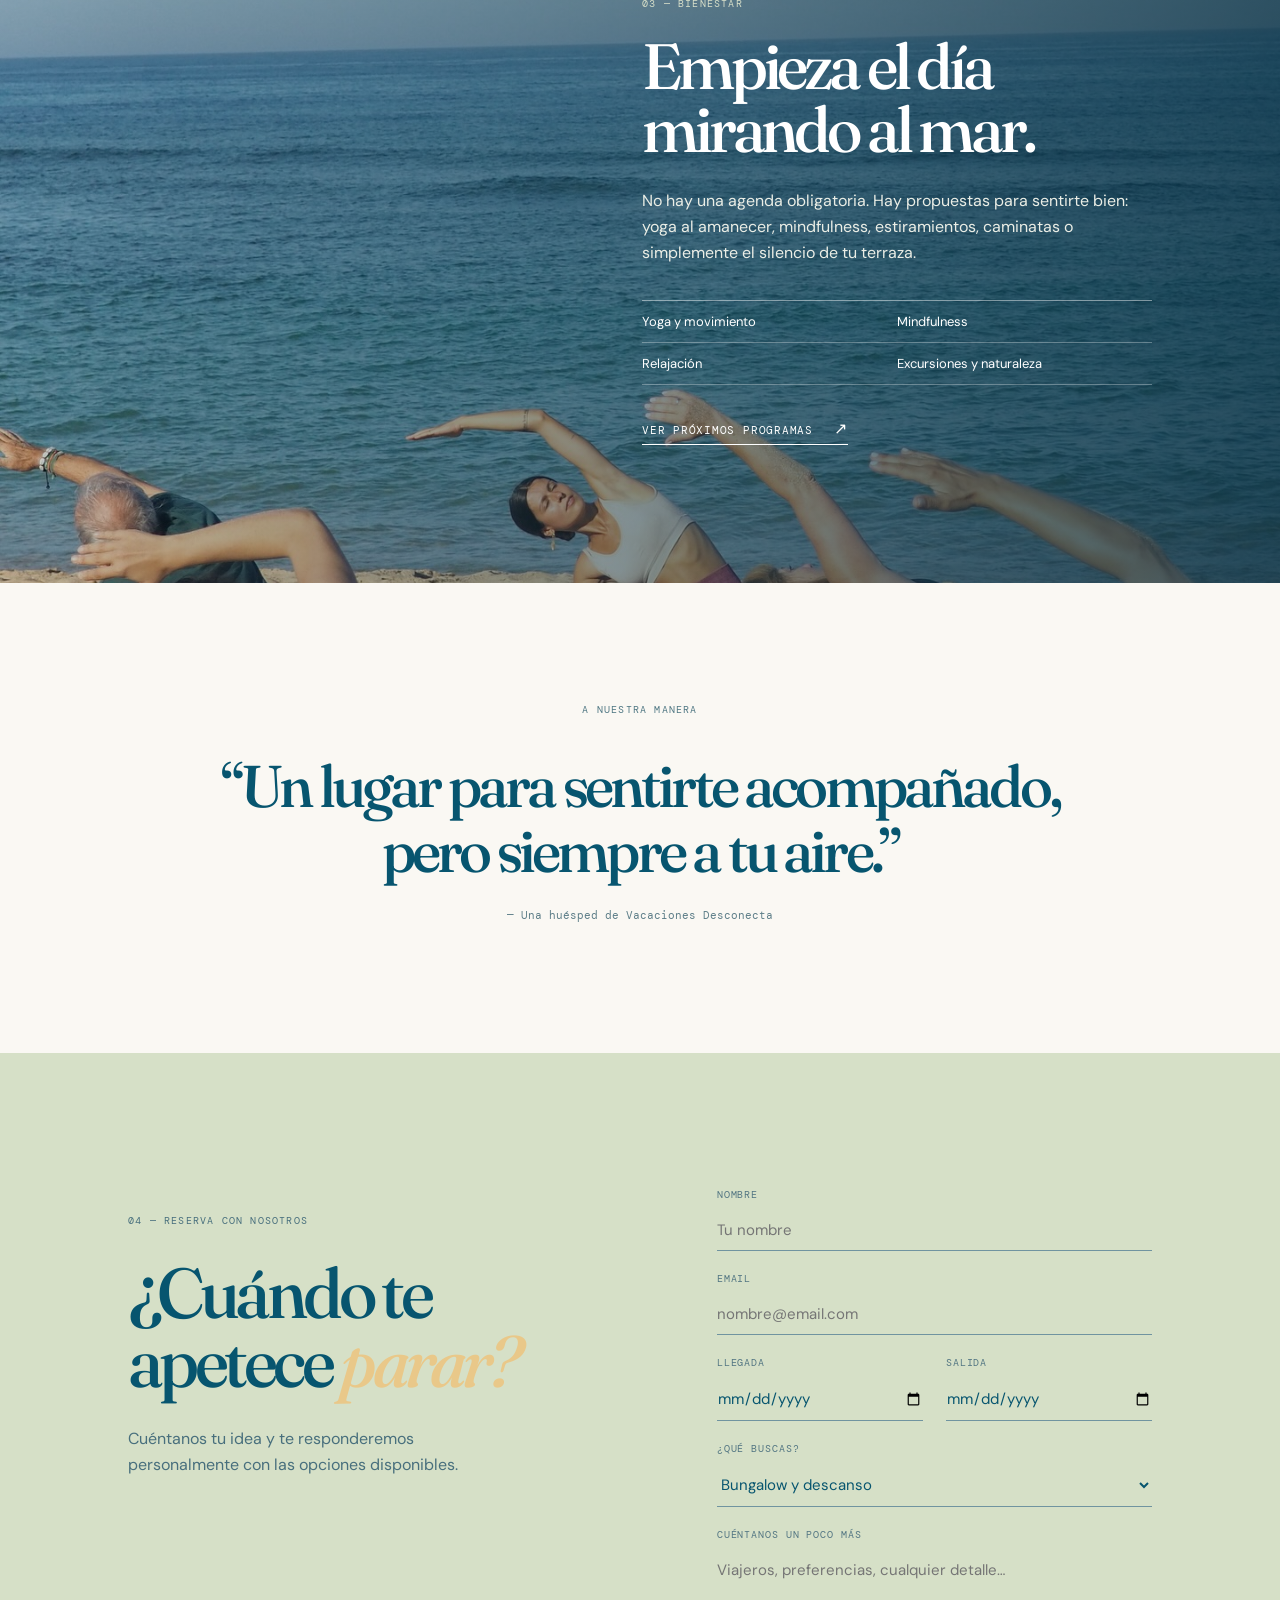
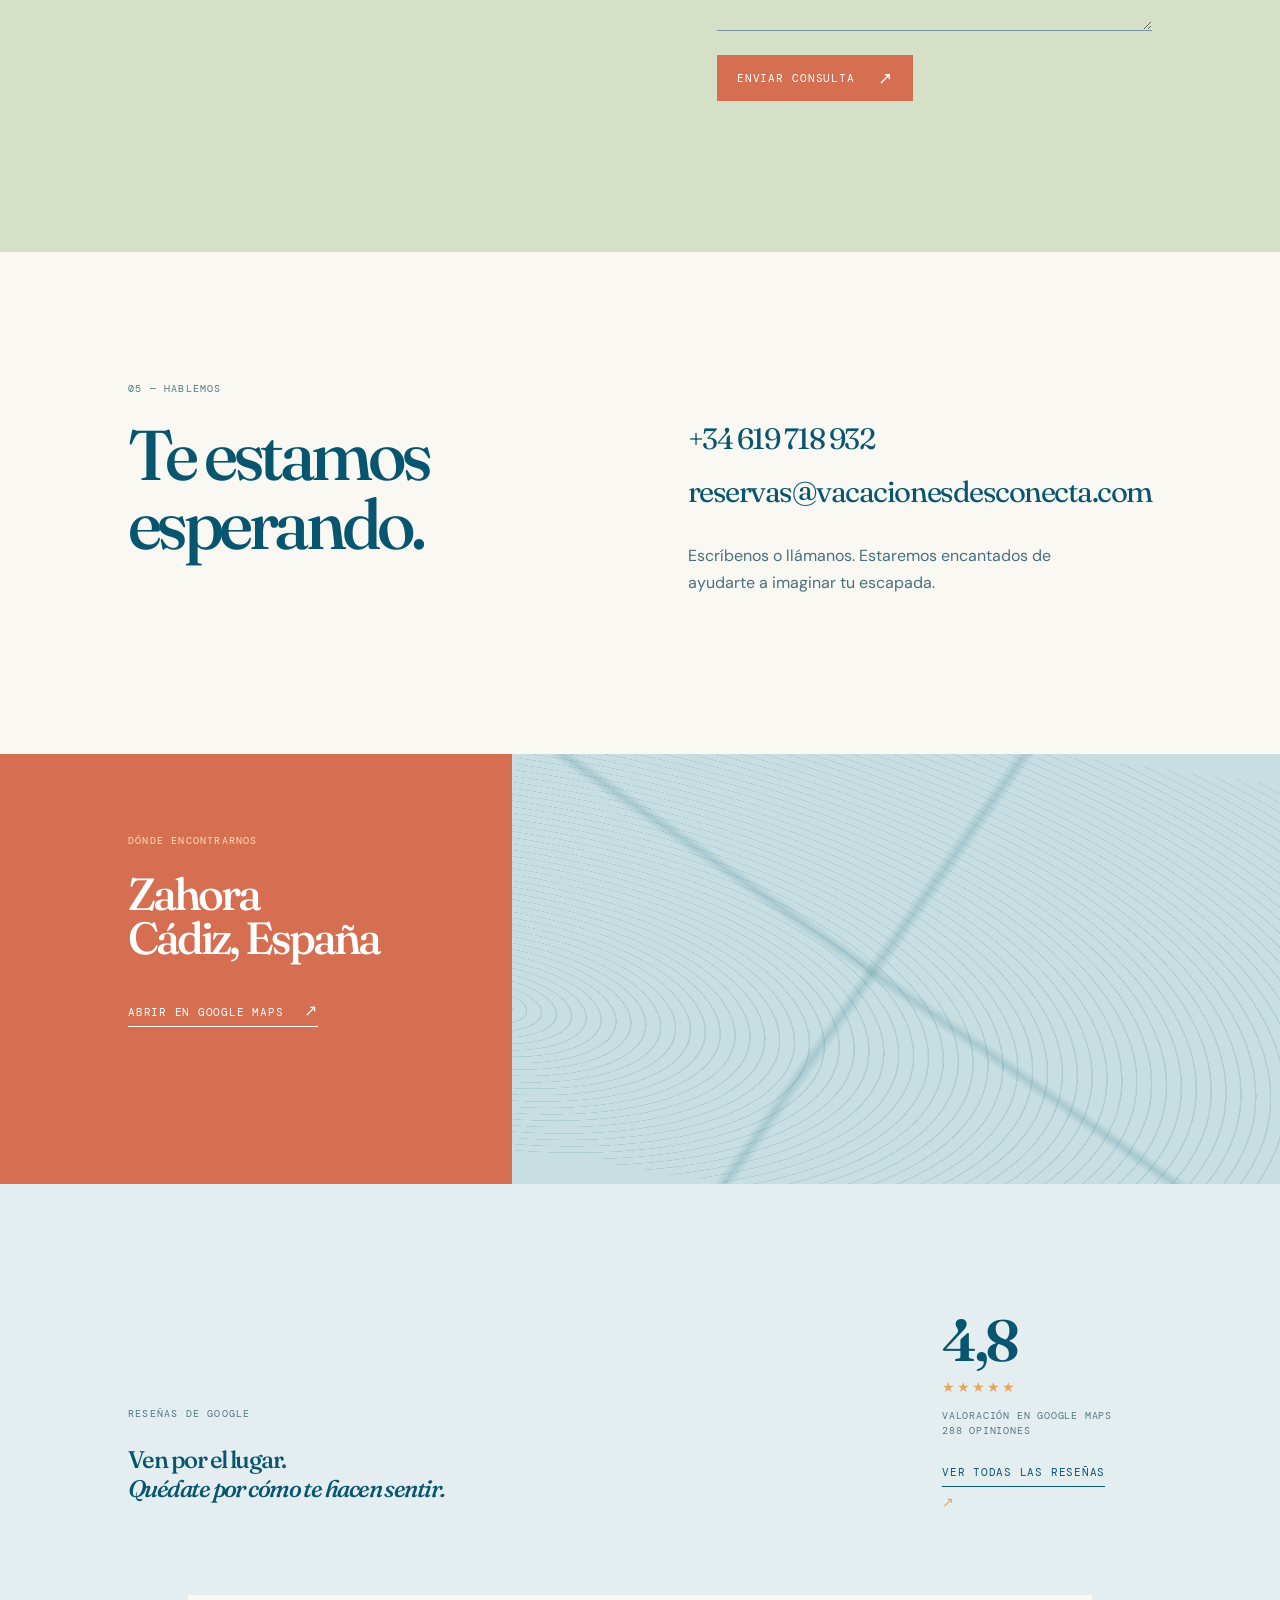
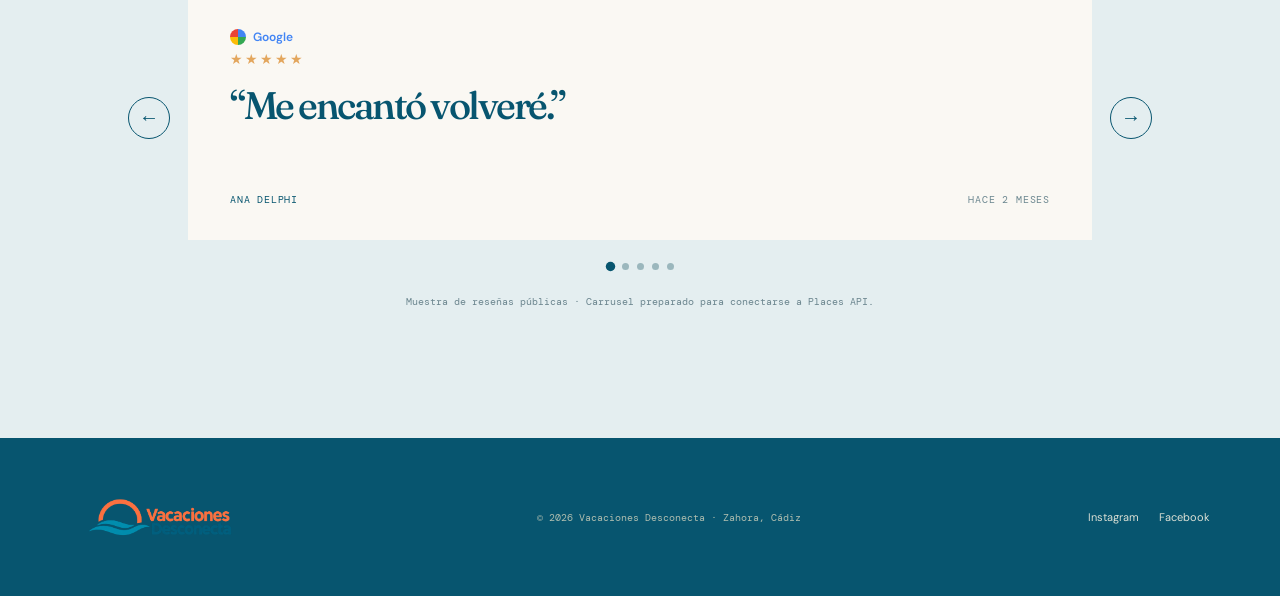
==== commit af71eaed: "Update announcement and place image" ====
--- a/index.html
+++ b/index.html
@@ -43,7 +43,7 @@
           <div><p>En Zahora, donde el ritmo lo marcan las mareas y las puestas de sol, hemos creado un lugar al que llegar ligero. Aquí se viene a descansar, a moverse y a conectar con lo esencial.</p><a class="text-link" href="entorno.html">Conoce nuestro entorno <span>↗</span></a></div>
         </div>
         <div class="image-pair">
-          <figure class="image-card tall"><img src="assets/lugar/Imagen%202.png" alt="Mar y playa de la Costa de la Luz" /><figcaption>El Atlántico, a un paseo.</figcaption></figure>
+          <figure class="image-card tall"><img src="assets/lugar/Imagen%203.png" alt="Mar y playa de la Costa de la Luz" /><figcaption>El Atlántico, a un paseo.</figcaption></figure>
           <figure class="image-card offset"><img src="assets/lugar/Imagen.png" alt="Camino entre la vegetación de Zahora" /><figcaption>La calma de estar rodeado de verde.</figcaption></figure>
           <p class="side-note">PLAYAS · PINARES · CAMINOS · CIELOS INMENSOS</p>
         </div>
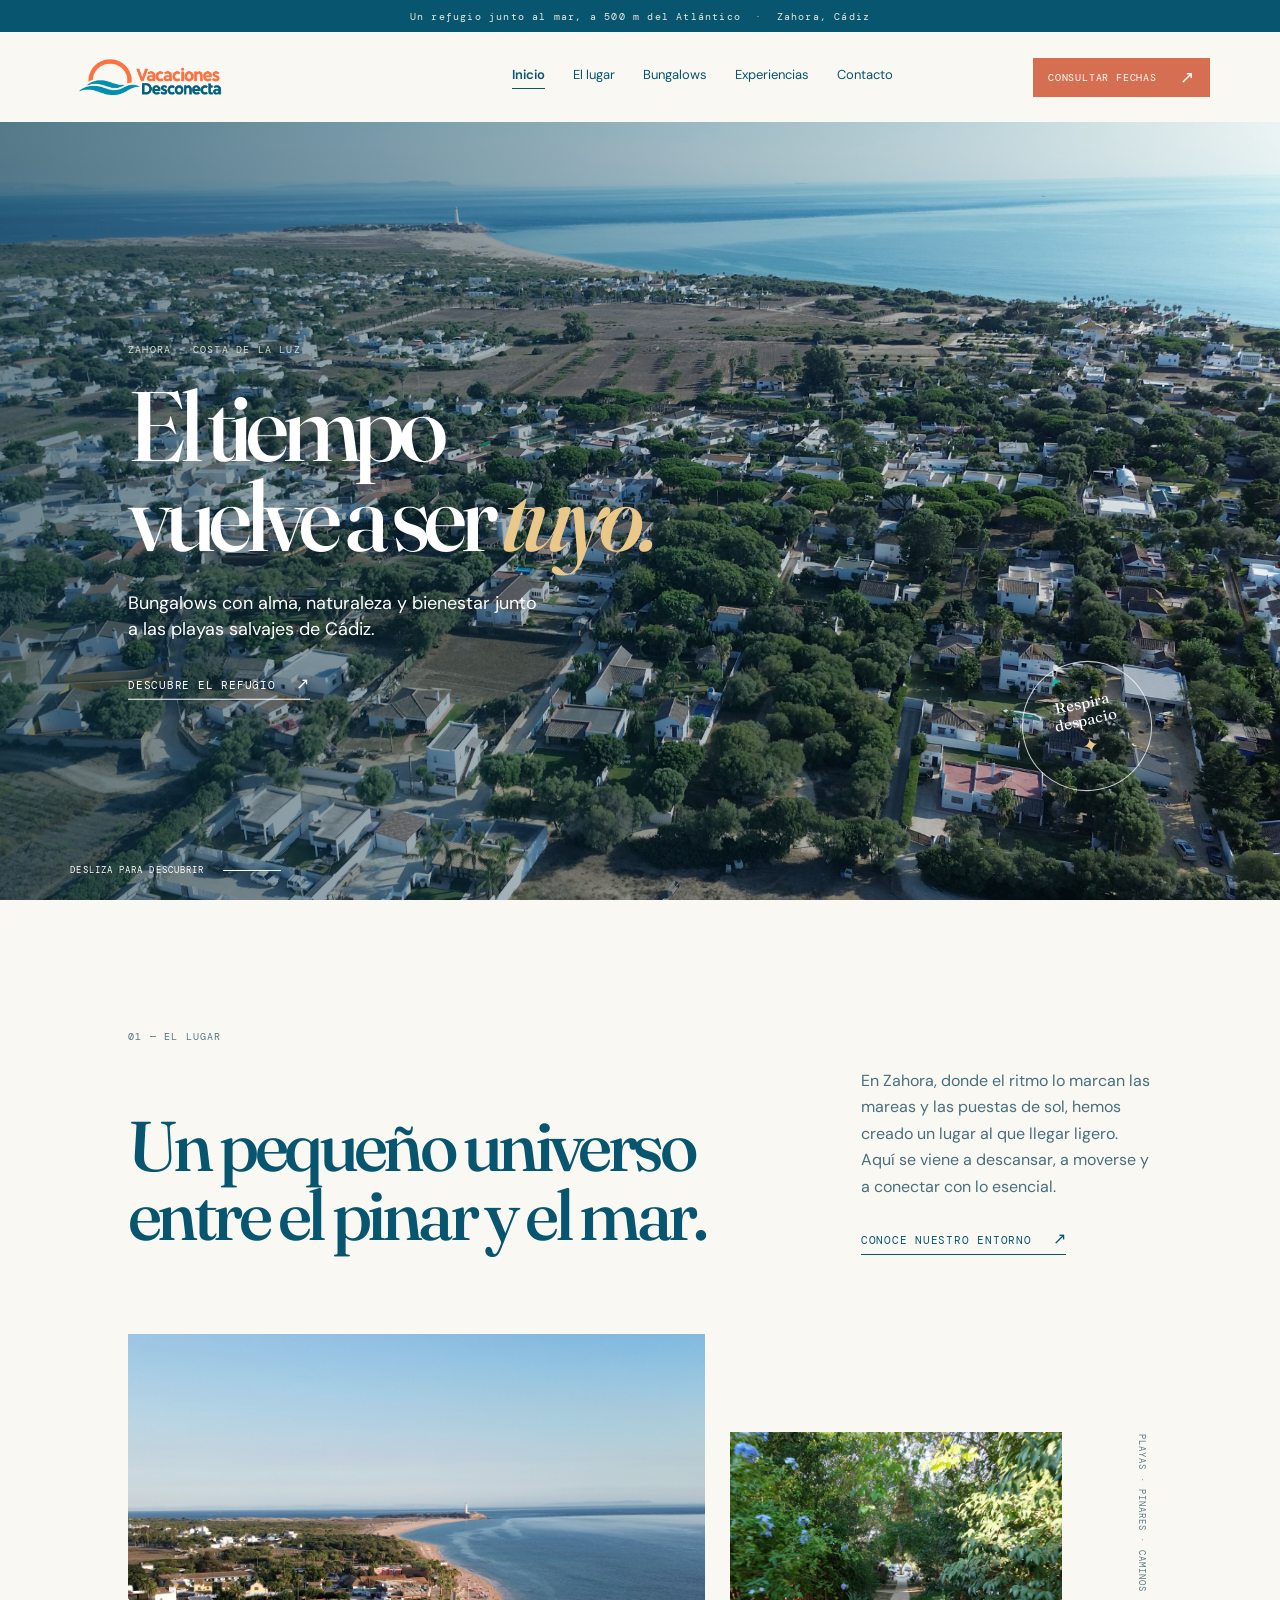
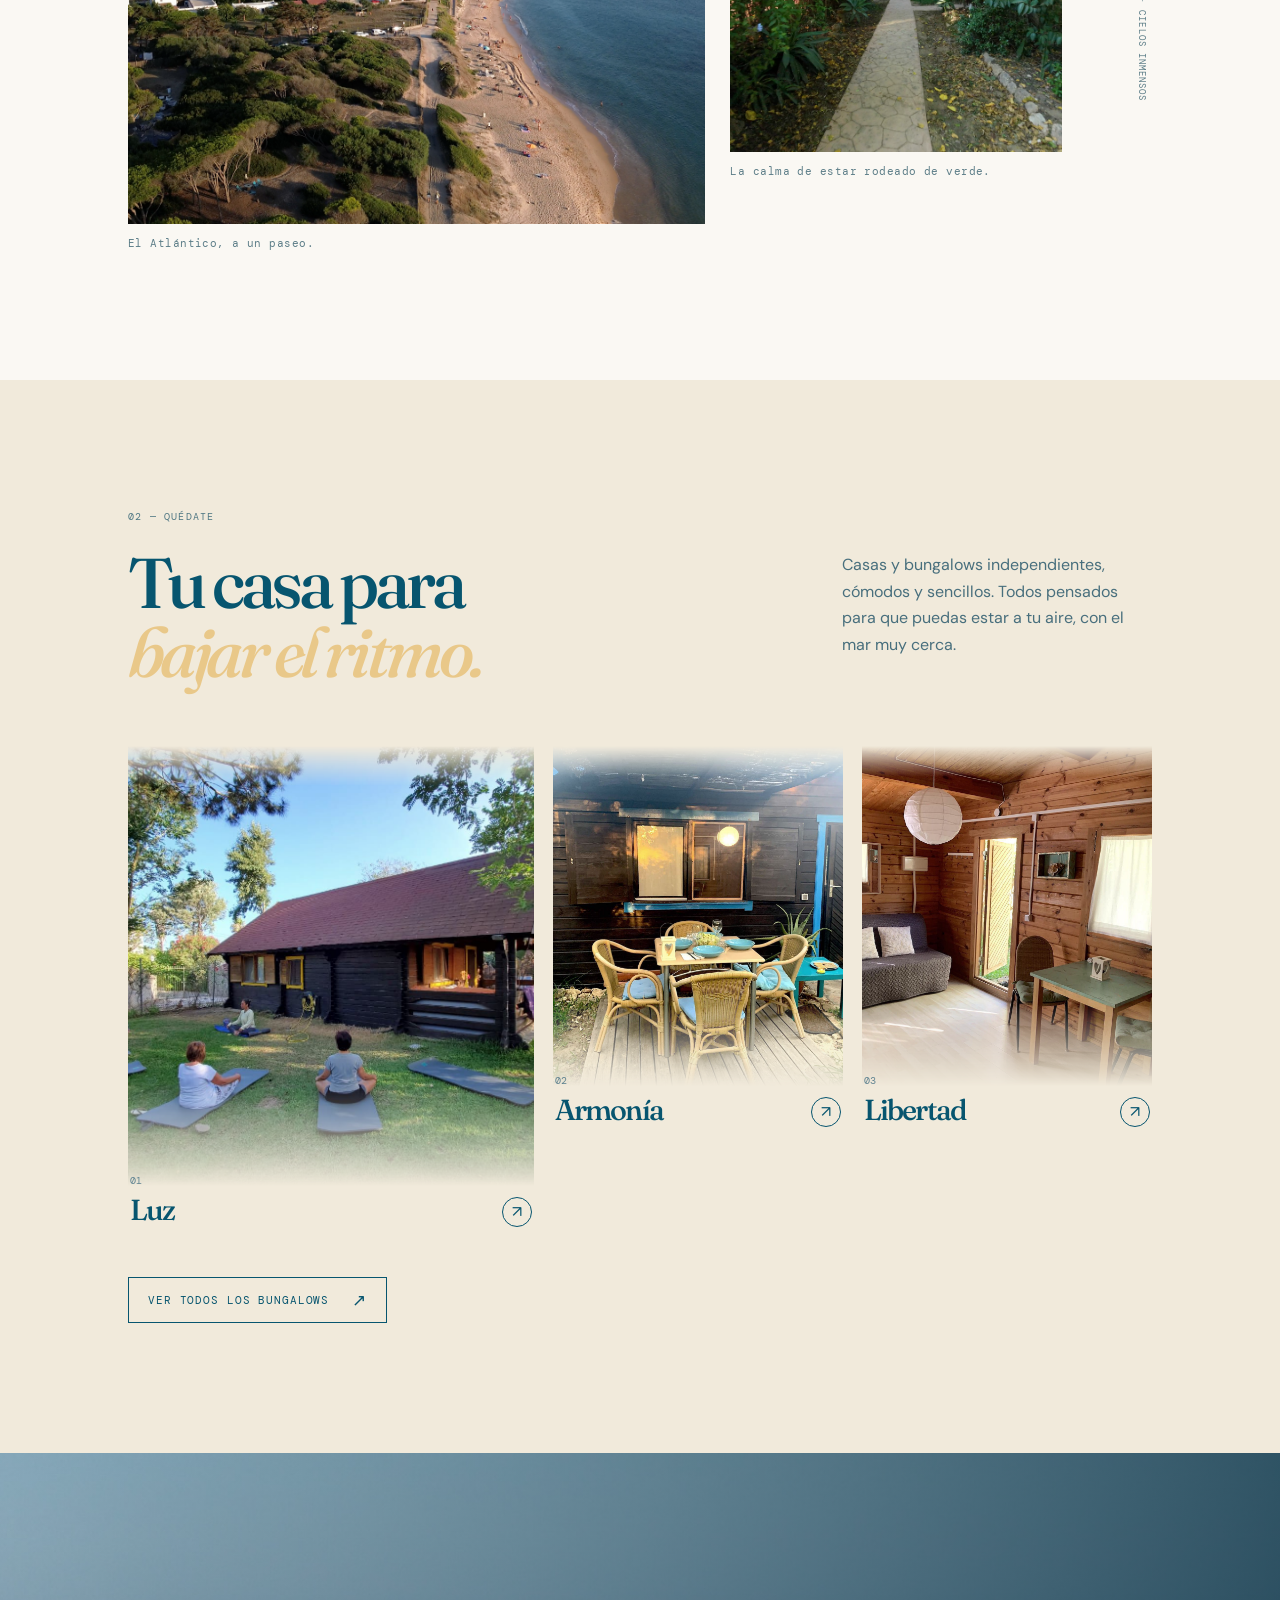
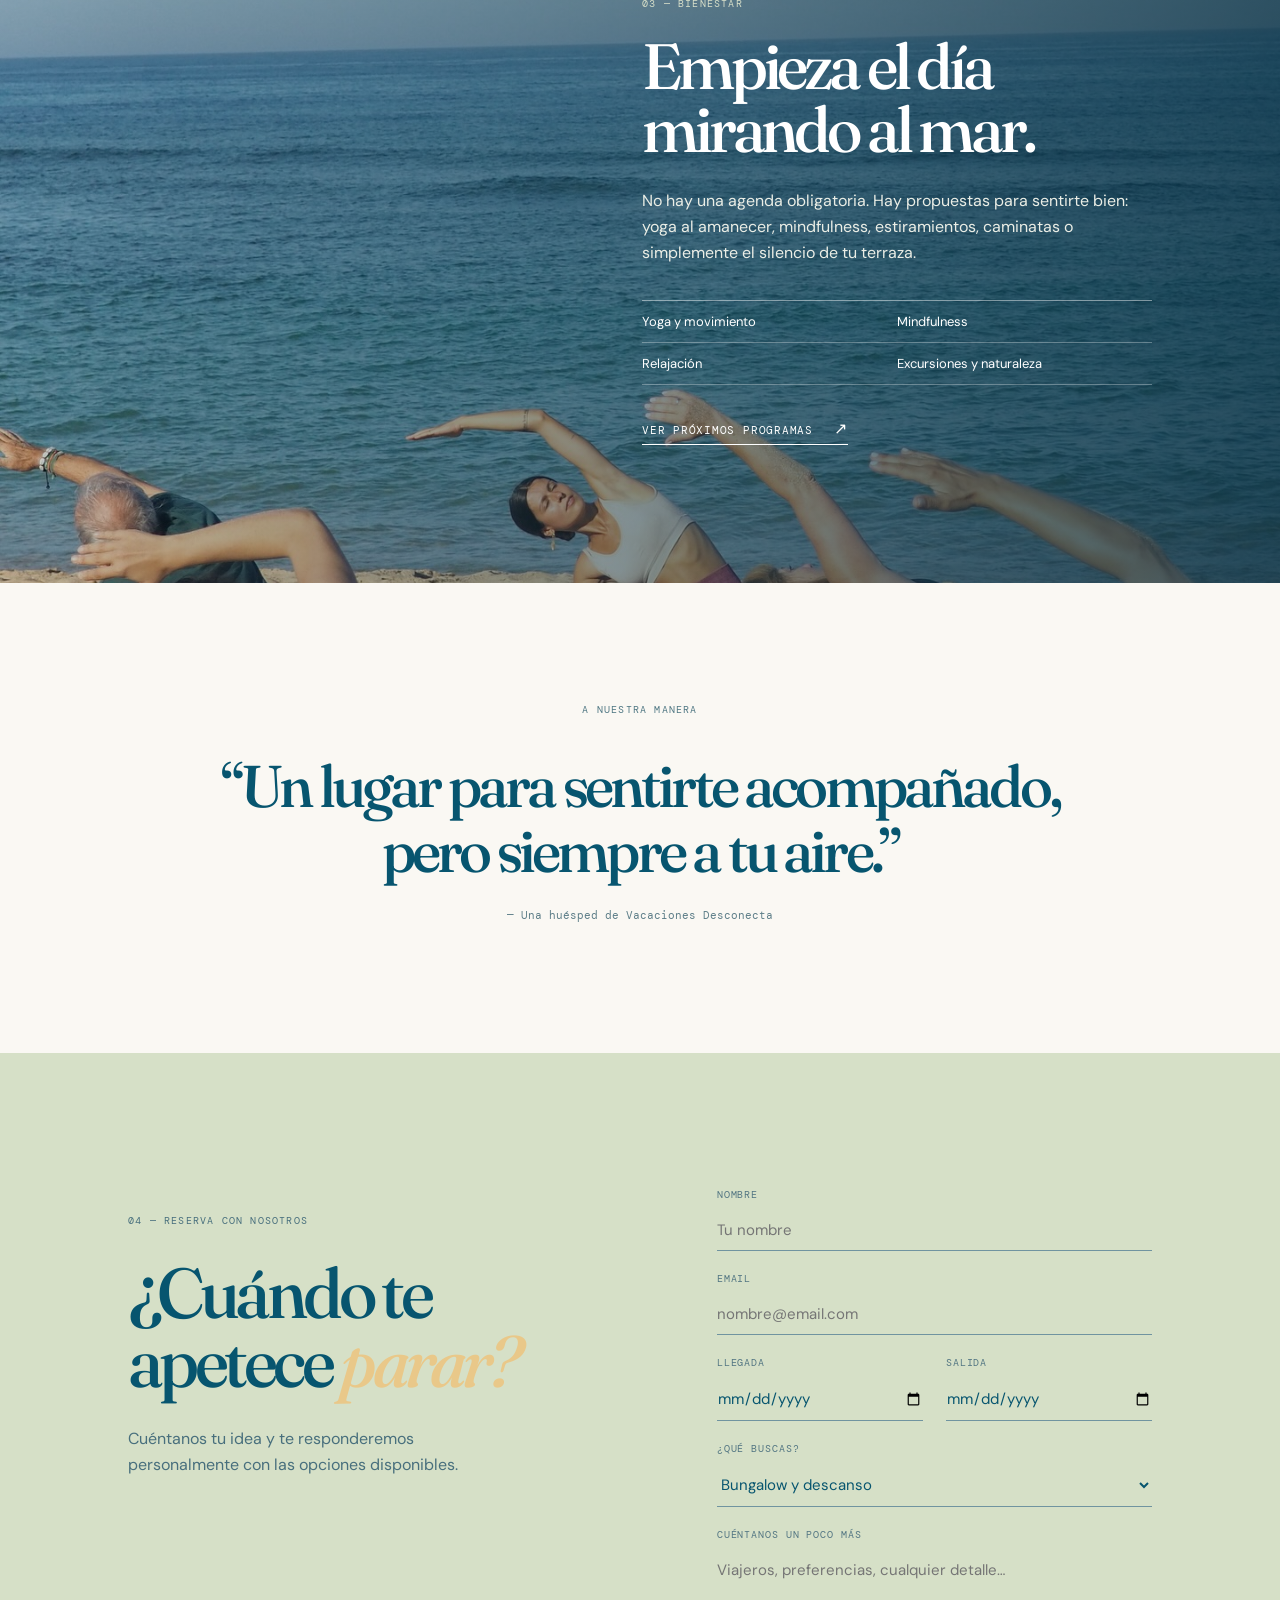
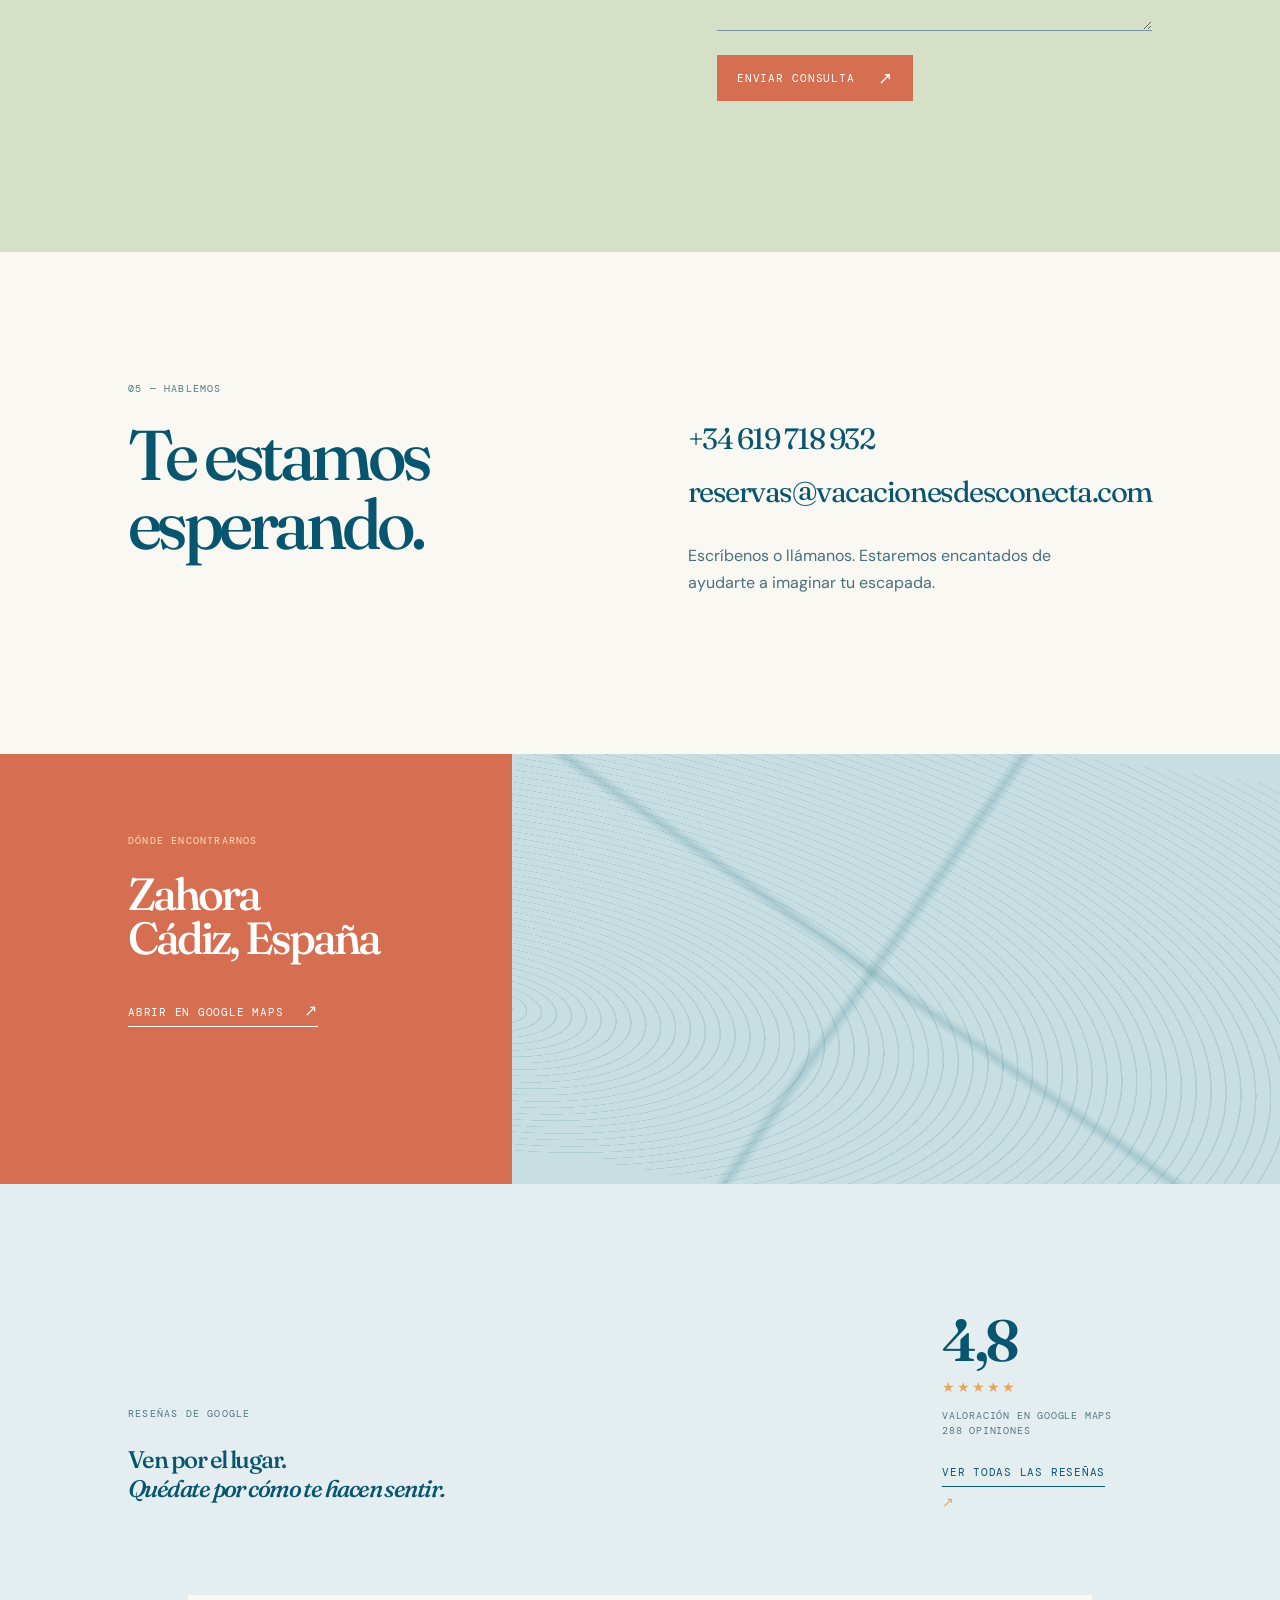
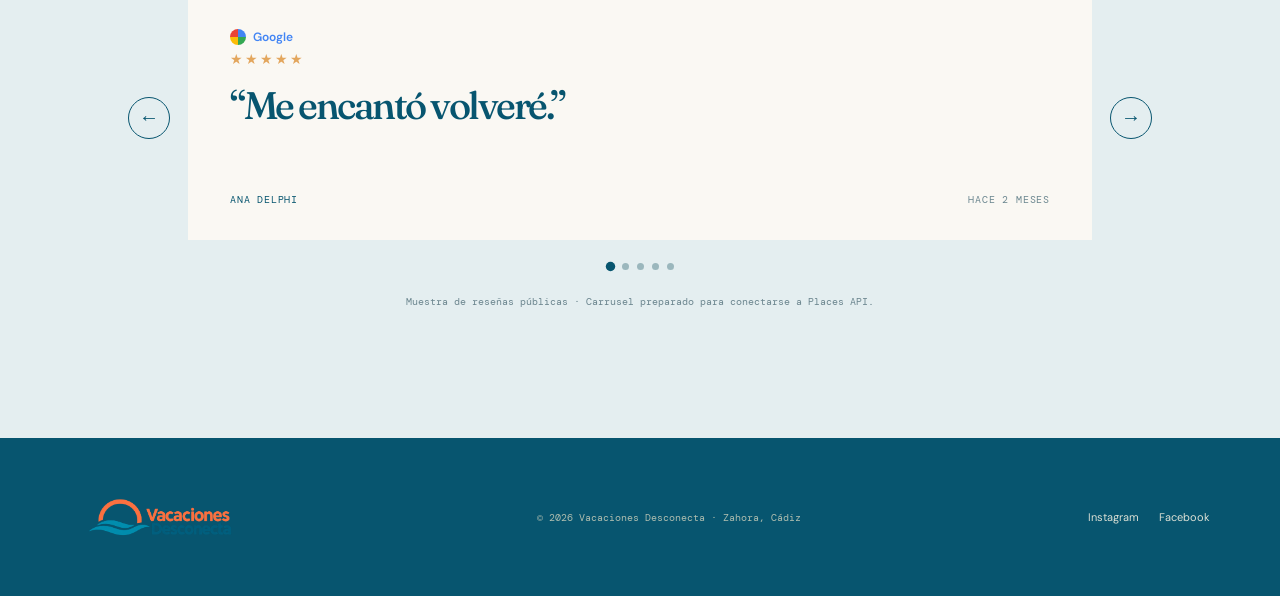
==== commit bac6fa2d: "Update homepage place image" ====
--- a/index.html
+++ b/index.html
@@ -43,7 +43,7 @@
           <div><p>En Zahora, donde el ritmo lo marcan las mareas y las puestas de sol, hemos creado un lugar al que llegar ligero. Aquí se viene a descansar, a moverse y a conectar con lo esencial.</p><a class="text-link" href="entorno.html">Conoce nuestro entorno <span>↗</span></a></div>
         </div>
         <div class="image-pair">
-          <figure class="image-card tall"><img src="assets/lugar/Imagen%203.png" alt="Mar y playa de la Costa de la Luz" /><figcaption>El Atlántico, a un paseo.</figcaption></figure>
+          <figure class="image-card tall"><img src="assets/lugar/Imagen 2.png" alt="Mar y playa de la Costa de la Luz" /><figcaption>El Atlántico, a un paseo.</figcaption></figure>
           <figure class="image-card offset"><img src="assets/lugar/Imagen.png" alt="Camino entre la vegetación de Zahora" /><figcaption>La calma de estar rodeado de verde.</figcaption></figure>
           <p class="side-note">PLAYAS · PINARES · CAMINOS · CIELOS INMENSOS</p>
         </div>
